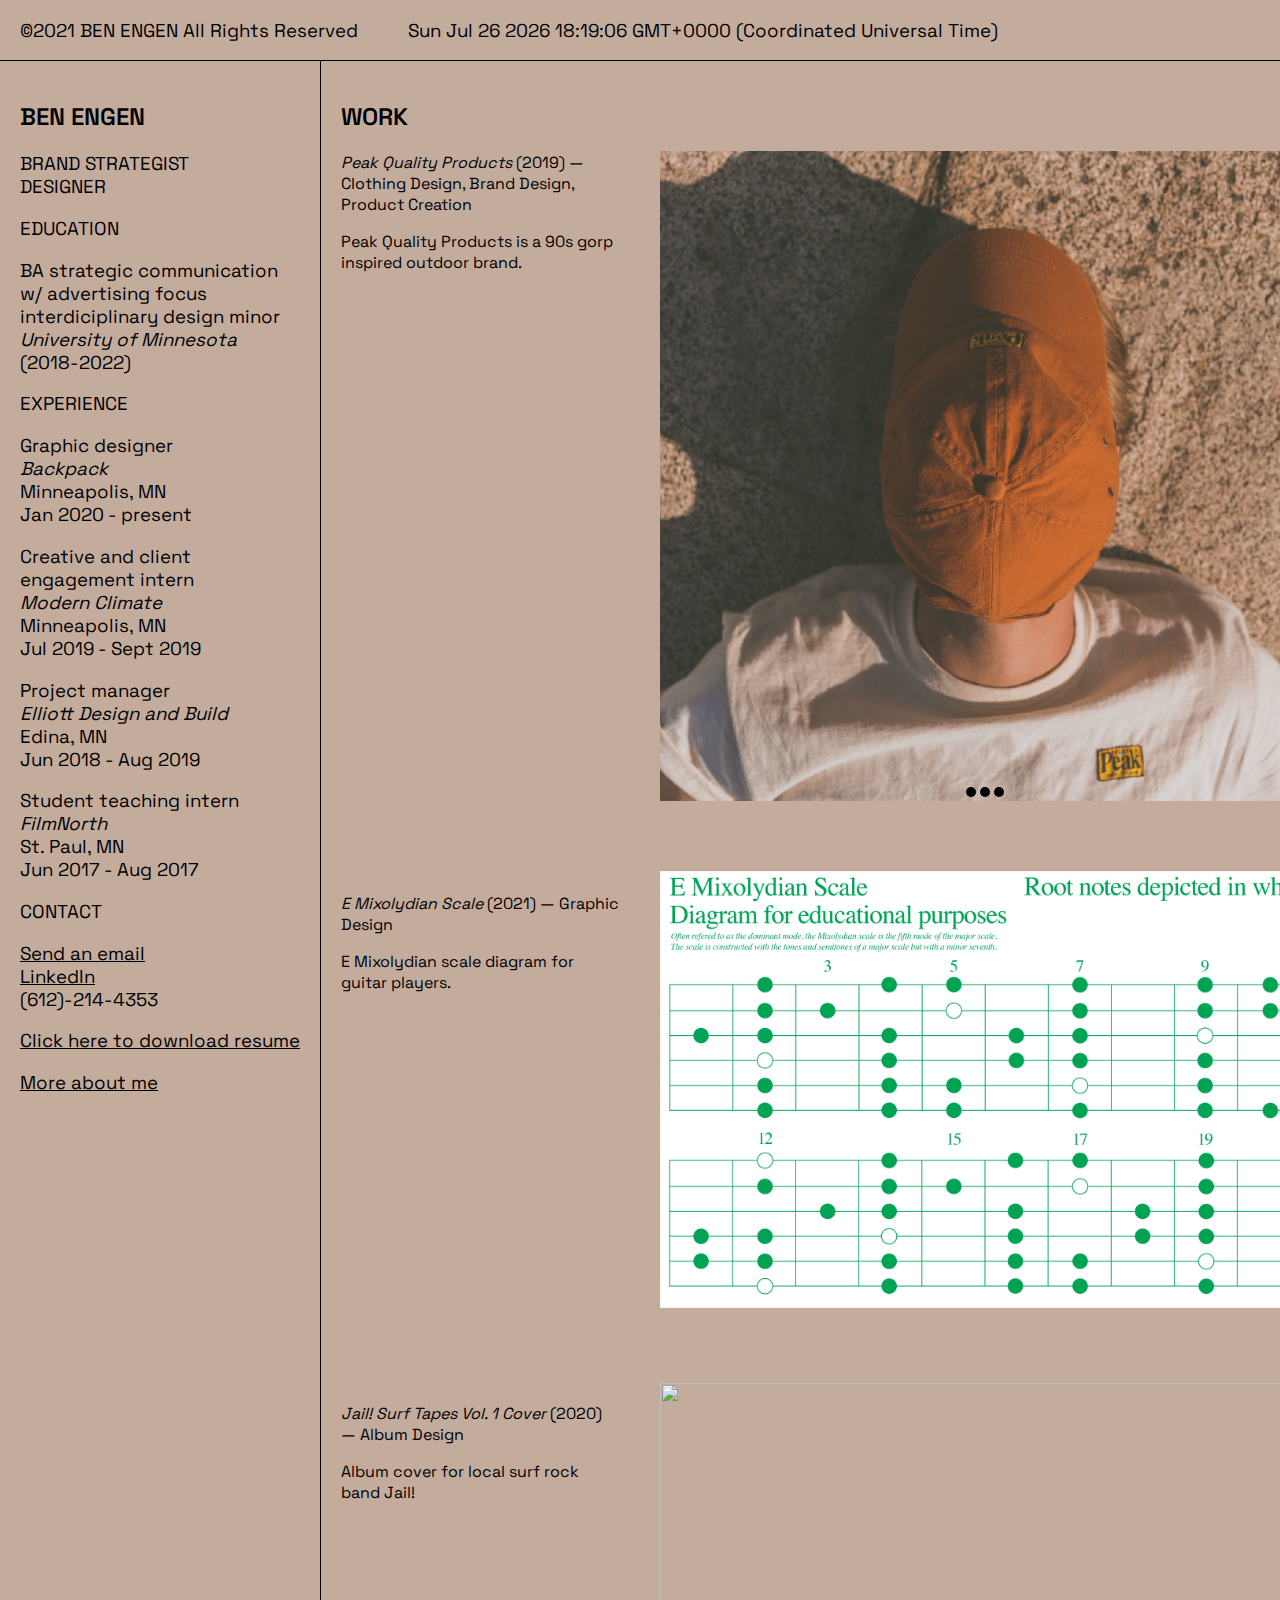
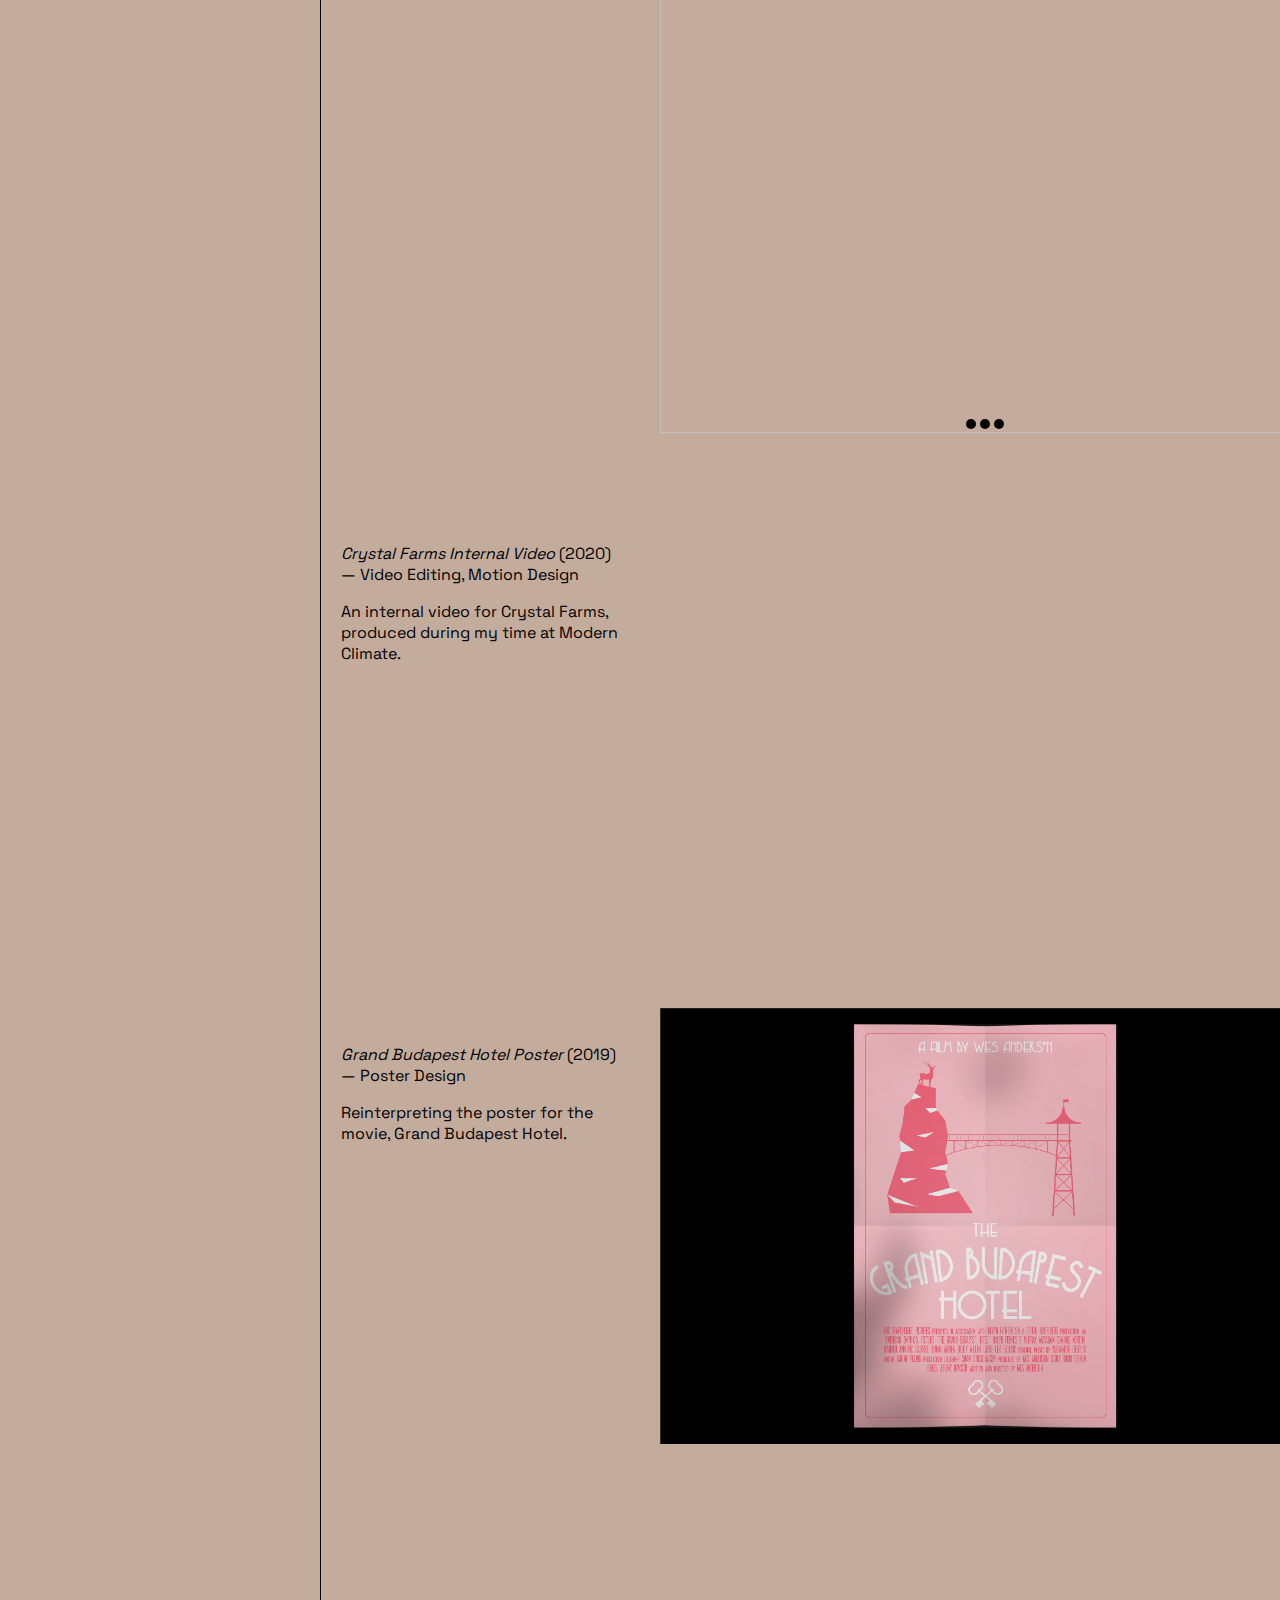
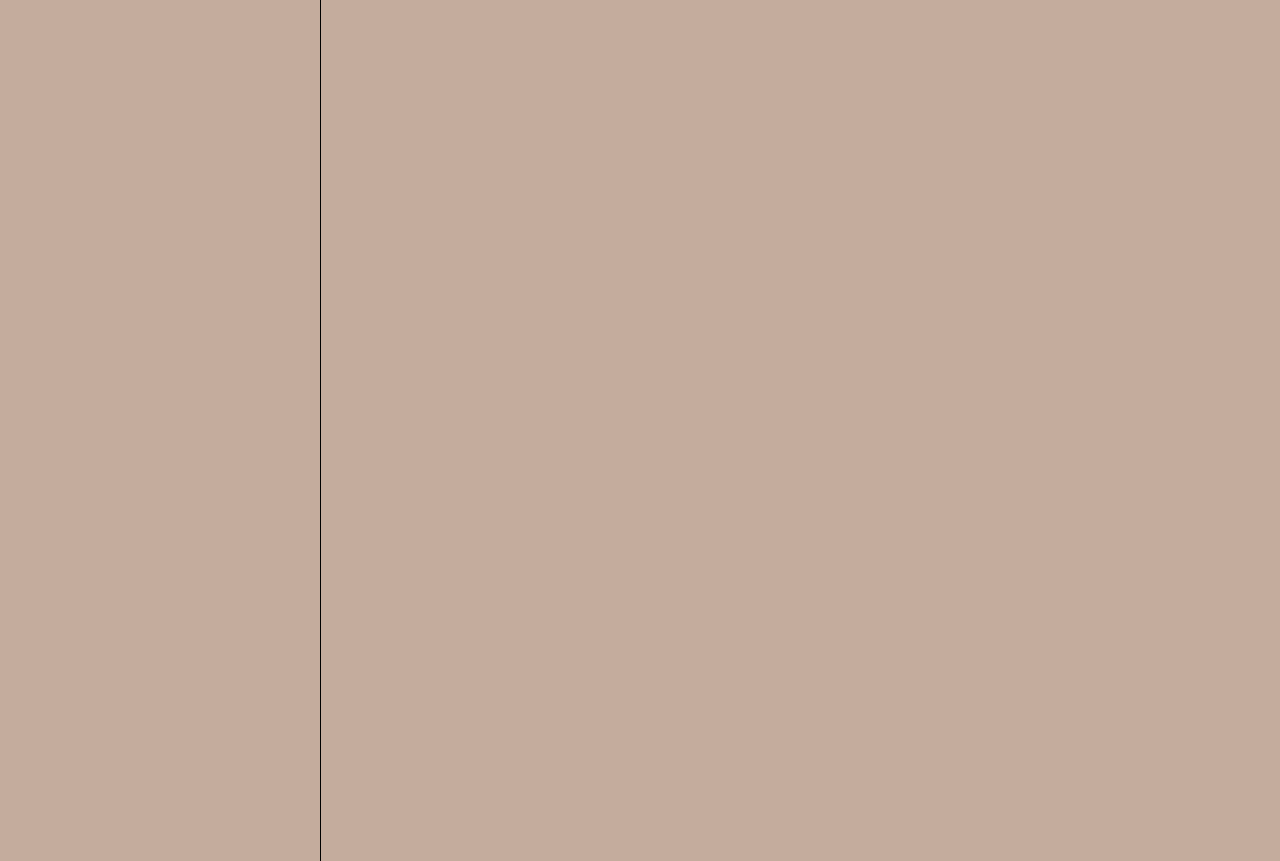
==== index.html @ c9e1dc1d "fontchange" ====
<!doctype html>

<html lang="en">
	<head>
	  <title>Ben Engen</title>
	  <meta name="description" content="Ben's personal site">
	  <meta name="author" content="Ben Engen">
	  <link rel="stylesheet" href="https://use.typekit.net/ikz8baz.css">
	  <link rel="stylesheet" href="styles.css">
	  <link rel="stylesheet" href="arrow.css">
	  <link rel="preconnect" href="https://fonts.gstatic.com">
		<link href="https://fonts.googleapis.com/css2?family=Space+Grotesk&display=swap" rel="stylesheet">

	</head>


<body onload="display_ct();" >
<div class="header">
 	<h3>©2021 BEN ENGEN All Rights Reserved<span style="margin: 50px; color: black;" id="ct"></span></h3>
	<script type="text/javascript"> 
function display_c(){
var refresh=1000; // Refresh rate in milli seconds
mytime=setTimeout('display_ct()',refresh)
}

function display_ct() {
var x = new Date()
document.getElementById('ct').innerHTML = x;
display_c();
 }
</script>
</div>

<div class="row">
  <div class="column left">
    <h2 style="font-style: normal; font-weight: 600;">BEN ENGEN
		</h2>
    <h3>BRAND STRATEGIST
	<br>DESIGNER</h3>
    <h3>EDUCATION</h3>
    <h3>
		BA strategic communication
		<br>w/ advertising focus
		<br>interdiciplinary design minor
		<br><i>University of Minnesota</i> (2018-2022)
	</h3>
	<h3>EXPERIENCE
	</h3>
	<h3>
		Graphic designer
		<br><i>Backpack</i>
		<br>Minneapolis, MN
		<br>Jan 2020 - present	
	</h3>
	<h3>
		Creative and client engagement intern
		<br><i>Modern Climate</i>
		<br>Minneapolis, MN
		<br>Jul 2019 - Sept 2019	
	</h3>
	<h3>
		Project manager
		<br><i>Elliott Design and Build</i>
		<br>Edina, MN
		<br>Jun 2018 - Aug 2019
	</h3>
	<h3>
		Student teaching intern
		<br><i>FilmNorth</i>
		<br>St. Paul, MN
		<br>Jun 2017 - Aug 2017	
	</h3>
	<h3>
		CONTACT
	</h3>
	<h3>
		<a style="color:black" href="mailto:ben.engen16@gmail.com">Send an email</a>
		<br><a style="color:black" href="https://www.linkedin.com/in/ben-engen-104a38175/" class="nav-item">LinkedIn</a>
		<br>(612)-214-4353
		</h3>
	<h3>
		<a style="color:black" href="BenEngen resume.pdf">Click here to download resume</a>
	</h3>

	<h3>
		<a style="color:black" href="about.html">More about me</a>
	</h3>
  </div>

  <div class="column middle">
  	<h2 style="font-style: normal; font-weight: 600;">WORK
	</h2>
    <p><i>Peak Quality Products</i> (2019) — Clothing Design, Brand Design, Product Creation</p>
    <p>Peak Quality Products is a 90s gorp inspired outdoor brand.</p>
       <p style="margin-top: 620px;"><i>E Mixolydian Scale</i> (2021) — Graphic Design</p>
    <p>E Mixolydian scale diagram for guitar players.</p>
    <p style="margin-top: 410px;"><i>Jail! Surf Tapes Vol. 1 Cover</i> (2020) — Album Design</p>
    <p>Album cover for local surf rock band Jail!</p>
    <p style="margin-top: 640px;"><i>Crystal Farms Internal Video</i> (2020) — Video Editing, Motion Design</p>
    <p>An internal video for Crystal Farms, produced during my time at Modern Climate.</p>
    <p style="margin-top: 380px;"><i>Grand Budapest Hotel Poster</i> (2019) — Poster Design</p>
    <p>Reinterpreting the poster for the movie, Grand Budapest Hotel.</p>
  </div>

  
  <div class="column right">
  	<div class="slider">
      <span id="slide-1"></span>
      <span id="slide-2"></span>
      <span id="slide-3"></span>
      <div class="image-container">
        <img src="peaksocial.png" class="slide" width="650" height="650" />
        <img src="peak2.png" class="slide" width="650" height="650"/>
        <img src="peak4.png" class="slide" width="650" height="650" />
      </div>
      <div class="buttons">
        <a href="#slide-1"></a>
        <a href="#slide-2"></a>
        <a href="#slide-3"></a>
      </div>
 </div>

 <img src="mixo1.png" style="padding-top: 70px; padding-left: auto; width: 650px;"></img>

	<div class="slider">
      <span id="slide-4"></span>
      <span id="slide-5"></span>
      <span id="slide-6"></span>
      <div class="image-container">
        <img src="surftapescover2 copy.png" class="slide" width="650" height="650" />
        <img src="surftapes7 copy.png" class="slide" width="650" height="650"/>
        <img src="surf9 copy.png" class="slide" width="650" height="650" />
      </div>
      <div class="buttons">
        <a href="#slide-4"></a>
        <a href="#slide-5"></a>
        <a href="#slide-6"></a>
      </div>
   
  </div>
<iframe style="padding-top: 70px; padding-left: auto;" width="650" height="500" src="https://www.youtube.com/embed/Y4b_Vy2X80w" frameborder="0" allow="accelerometer; autoplay; clipboard-write; encrypted-media; gyroscope; picture-in-picture" allowfullscreen></iframe>

 <img src="foldedbudapest2.png" style="padding-top: 70px; padding-left: 3; width: 650px;"></img>
</div>


</body>
---- styles.css ----
:root {
--greenish: #a0c85d;
--brownish: #c4ac9d;
--blueish:#5f75b9;
--lightdark:#161513;
--greeny:#09a24a;
--lightgreenish:#f0ffee;
}
body {
font-family: Space Grotesk, sans-serif;

font-weight: 400;

font-style: normal;
height:auto;
width: auto;
background-color: var(--brownish);
margin: 0
color:var(--greeny);
}

h1,h2,h3,h4,h5,p {
  
font-family: Space Grotesk, sans-serif;

font-weight: 400;

font-style: normal;

}

p {
  font-size: 12pt;
}


* {
  box-sizing: border-box;
  background-color:transparent;
}

/* Create two unequal columns that floats next to each other */
.column {
  float: left;
  padding: 20px;
  background-color:transparent;
}

.left {
  width: 25%;
  background-color: transparent;
  
}

.right {
  width: 50%;
  background-color: transparent;
  
}

.middle {
  width: 25%;
  border-left: solid black 1px;
  height:4000px;
}

/* Clear floats after the columns */
.row:after {
  content: "";
  background-color: var(--brownish);
  clear: both;
}

.header {
  padding-top: 0px;
  padding-left: 20px;
  padding-bottom: 0px;
  text-align: left;
  background: var(--brownish);
  color: black;
  border-bottom: solid black 1px;
  margin:0%;
}
.footer {
   position: sticky;
   left: 0;
   bottom: 0;
   width: 100%;
   background-color: #1b1c1e;
   color: #f2f2f2;
   text-align: center;
}





.marqueecontainer {
  overflow: hidden;
  white-space: nowrap;
  background-color: orange;
  border-bottom: solid var(--greeny) 1px;
}

.scrolling {
  animation: marquee 46s linear infinite;
  display: inline-block;
  padding-right: 3px;
}

@keyframes marquee {
  from {
    transform: translateX(0);
  }
  to { 
    transform: translateX(-100%);
  }
}

.slider {
        width: 650px;
        height: 650px;
        margin-left: auto;
        margin-right: auto;
        margin-top: 70px;
        text-align: center;
        overflow: hidden;
        padding-left: auto;
      }
      .image-container {
        width: 1950px;

        height: 650px;
        clear: both;
        position: relative;
        -webkit-transition: left 0.5s;
        -moz-transition: left 0.5s;
        -o-transition: left 0.5s;
        transition: left 0.5s;
        padding-left: auto;
      }
      .slide {
        float: left;
        margin: 0px;
        padding: 0px;
        position: relative;
      }
      #slide-1:target ~ .image-container {
        left: 0px;
      }
      #slide-2:target ~ .image-container {
        left: -650px;
      }
      #slide-3:target ~ .image-container {
        left: -1300px;
      }

      .buttons {
        position: relative;
        top: -20px;
      }
      .buttons a {
        display: inline-block;
        height: 10px;
        width: 10px;
        border-radius: 20px;
        background-color: black;
      }

      #slide-4:target ~ .image-container {
        left: 0px;
      }
      #slide-5:target ~ .image-container {
        left: -650px;
      }
      #slide-6:target ~ .image-container {
        left: -1300px;
      }
---- arrow.css ----
[class*="icono"] {
  position: relative;
  display: inline-block;
  vertical-align: middle;
  color: #666;
  box-sizing: border-box;
}
[class*="icono"]:after,
[class*="icono"]:before {
  content: "";
  box-sizing: border-box;
}
[class*="icono-arrow1"] {
  width: 20px;
  height: 20px;
  border-width: 4px 4px 0 0;
  border-style: solid;
  margin: 0px;
}
[class*="icono-arrow1"]:before {
  right: 0;
  top: -3px;
  position: absolute;
  height: 4px;
  box-shadow: inset 0 0 0 32px;
  -webkit-transform: rotate(-45deg);
          transform: rotate(-45deg);
  width: 23px;
  -webkit-transform-origin: right top;
          transform-origin: right top;
}
[class*="icono-arrow1"][class*="-left"] {
  -webkit-transform: rotate(45deg);
          transform: rotate(45deg);
}
[class*="icono-arrow1"][class*="-left"][class*="-up"] {
  -webkit-transform: none;
          transform: none;
}
[class*="icono-arrow1"][class*="-left"][class*="-down"] {
  -webkit-transform: rotate(90deg);
          transform: rotate(90deg);
}
[class*="icono-arrow1"][class*="-right"] {
  -webkit-transform: rotate(-135deg);
          transform: rotate(-135deg);
}
[class*="icono-arrow1"][class*="-right"][class*="-up"] {
  -webkit-transform: rotate(-90deg);
          transform: rotate(-90deg);
}
[class*="icono-arrow1"][class*="-right"][class*="-down"] {
  -webkit-transform: rotate(180deg);
          transform: rotate(180deg);
}
[class*="icono-arrow1"][class*="-up"] {
  -webkit-transform: rotate(-45deg);
          transform: rotate(-45deg);
}
[class*="icono-arrow1"][class*="-down"] {
  -webkit-transform: rotate(135deg);
          transform: rotate(135deg);
}
[class*="icono-arrow2"] {
  width: 0;
  height: 0;
  border-width: 6px;
  border-style: solid;
  border-bottom-color: transparent;
  border-left-color: transparent;
  margin: 10px;
}
[class*="icono-arrow2"]:before {
  right: 0;
  top: -3px;
  position: absolute;
  height: 4px;
  box-shadow: inset 0 0 0 32px;
  -webkit-transform: rotate(-45deg);
          transform: rotate(-45deg);
  width: 15px;
  -webkit-transform-origin: right top;
          transform-origin: right top;
}
[class*="icono-arrow2"][class*="-left"] {
  -webkit-transform: rotate(45deg);
          transform: rotate(45deg);
}
[class*="icono-arrow2"][class*="-left"][class*="-up"] {
  -webkit-transform: none;
          transform: none;
}
[class*="icono-arrow2"][class*="-left"][class*="-down"] {
  -webkit-transform: rotate(90deg);
          transform: rotate(90deg);
}
[class*="icono-arrow2"][class*="-right"] {
  -webkit-transform: rotate(-135deg);
          transform: rotate(-135deg);
}
[class*="icono-arrow2"][class*="-right"][class*="-up"] {
  -webkit-transform: rotate(-90deg);
          transform: rotate(-90deg);
}
[class*="icono-arrow2"][class*="-right"][class*="-down"] {
  -webkit-transform: rotate(180deg);
          transform: rotate(180deg);
}
[class*="icono-arrow2"][class*="-up"] {
  -webkit-transform: rotate(-45deg);
          transform: rotate(-45deg);
}
[class*="icono-arrow2"][class*="-down"] {
  -webkit-transform: rotate(135deg);
          transform: rotate(135deg);
}
[class*="icono"] {
  position: relative;
  display: inline-block;
  vertical-align: middle;
  color: #666;
  box-sizing: border-box;
}
[class*="icono"]:after,
[class*="icono"]:before {
  content: "";
  box-sizing: border-box;
}
[class*="icono-arrow3"] {
  width: 18px;
  height: 20px;
  border-width: 4px 4px 0 0;
  border-style: solid;
  margin: 10px;
  border-radius: 0 2px 0 0;
}
[class*="icono-arrow3"]:before,
[class*="icono-arrow3"]:after {
  border-radius: 2px;
  position: absolute;
}
[class*="icono-arrow3"]:before {
  right: 0;
  top: -3px;
  width: 23px;
  height: 4px;
  -webkit-transform: rotate(-45deg);
          transform: rotate(-45deg);
  -webkit-transform-origin: right top;
          transform-origin: right top;
  box-shadow: inset 0 0 0 32px;
}
[class*="icono-arrow3"]:after {
  width: 4px;
  height: 4px;
  left: -2px;
  top: -4px;
  box-shadow: inset 0 0 0 32px, 16px 17px;
}
[class*="icono-arrow3"][class*="-left"] {
  -webkit-transform: rotate(45deg);
          transform: rotate(45deg);
}
[class*="icono-arrow3"][class*="-left"][class*="-up"] {
  -webkit-transform: none;
          transform: none;
}
[class*="icono-arrow3"][class*="-left"][class*="-down"] {
  -webkit-transform: rotate(90deg);
          transform: rotate(90deg);
}
[class*="icono-arrow3"][class*="-right"] {
  -webkit-transform: rotate(-135deg);
          transform: rotate(-135deg);
}
[class*="icono-arrow3"][class*="-right"][class*="-up"] {
  -webkit-transform: rotate(-90deg);
          transform: rotate(-90deg);
}
[class*="icono-arrow3"][class*="-right"][class*="-down"] {
  -webkit-transform: rotate(180deg);
          transform: rotate(180deg);
}
[class*="icono-arrow3"][class*="-up"] {
  -webkit-transform: rotate(-45deg);
          transform: rotate(-45deg);
}
[class*="icono-arrow3"][class*="-down"] {
  -webkit-transform: rotate(135deg);
          transform: rotate(135deg);
}
[class*="icono-arrow4"] {
  width: 0;
  height: 0;
  border: 7px solid transparent;
  border-top: 7px solid;
  border-right: 7px solid;
  margin: 15px;
}
[class*="icono-arrow4"][class*="-left"] {
  -webkit-transform: rotate(45deg);
          transform: rotate(45deg);
}
[class*="icono-arrow4"][class*="-left"][class*="-up"] {
  -webkit-transform: none;
          transform: none;
}
[class*="icono-arrow4"][class*="-left"][class*="-down"] {
  -webkit-transform: rotate(90deg);
          transform: rotate(90deg);
}
[class*="icono-arrow4"][class*="-right"] {
  -webkit-transform: rotate(-135deg);
          transform: rotate(-135deg);
}
[class*="icono-arrow4"][class*="-right"][class*="-up"] {
  -webkit-transform: rotate(-90deg);
          transform: rotate(-90deg);
}
[class*="icono-arrow4"][class*="-right"][class*="-down"] {
  -webkit-transform: rotate(180deg);
          transform: rotate(180deg);
}
[class*="icono-arrow4"][class*="-up"] {
  -webkit-transform: rotate(-45deg);
          transform: rotate(-45deg);
}
[class*="icono-arrow4"][class*="-down"] {
  -webkit-transform: rotate(135deg);
          transform: rotate(135deg);
}
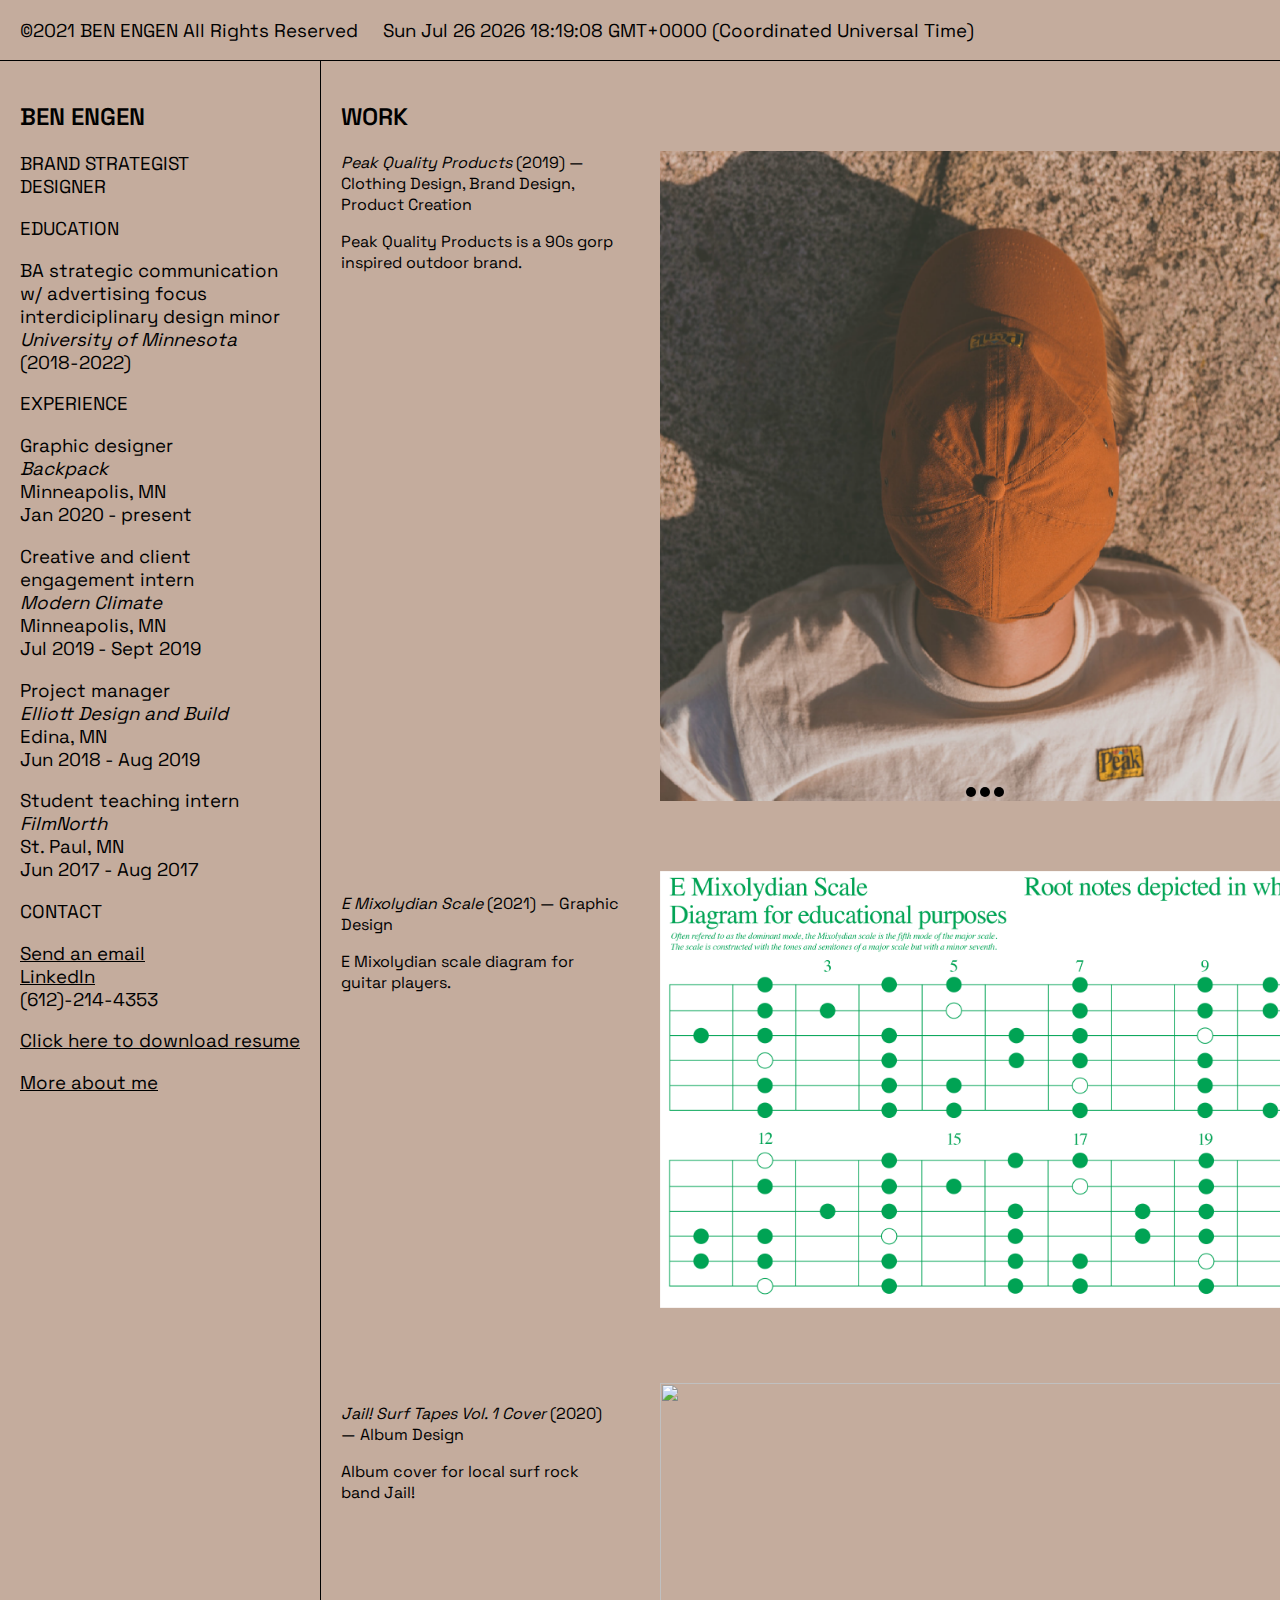
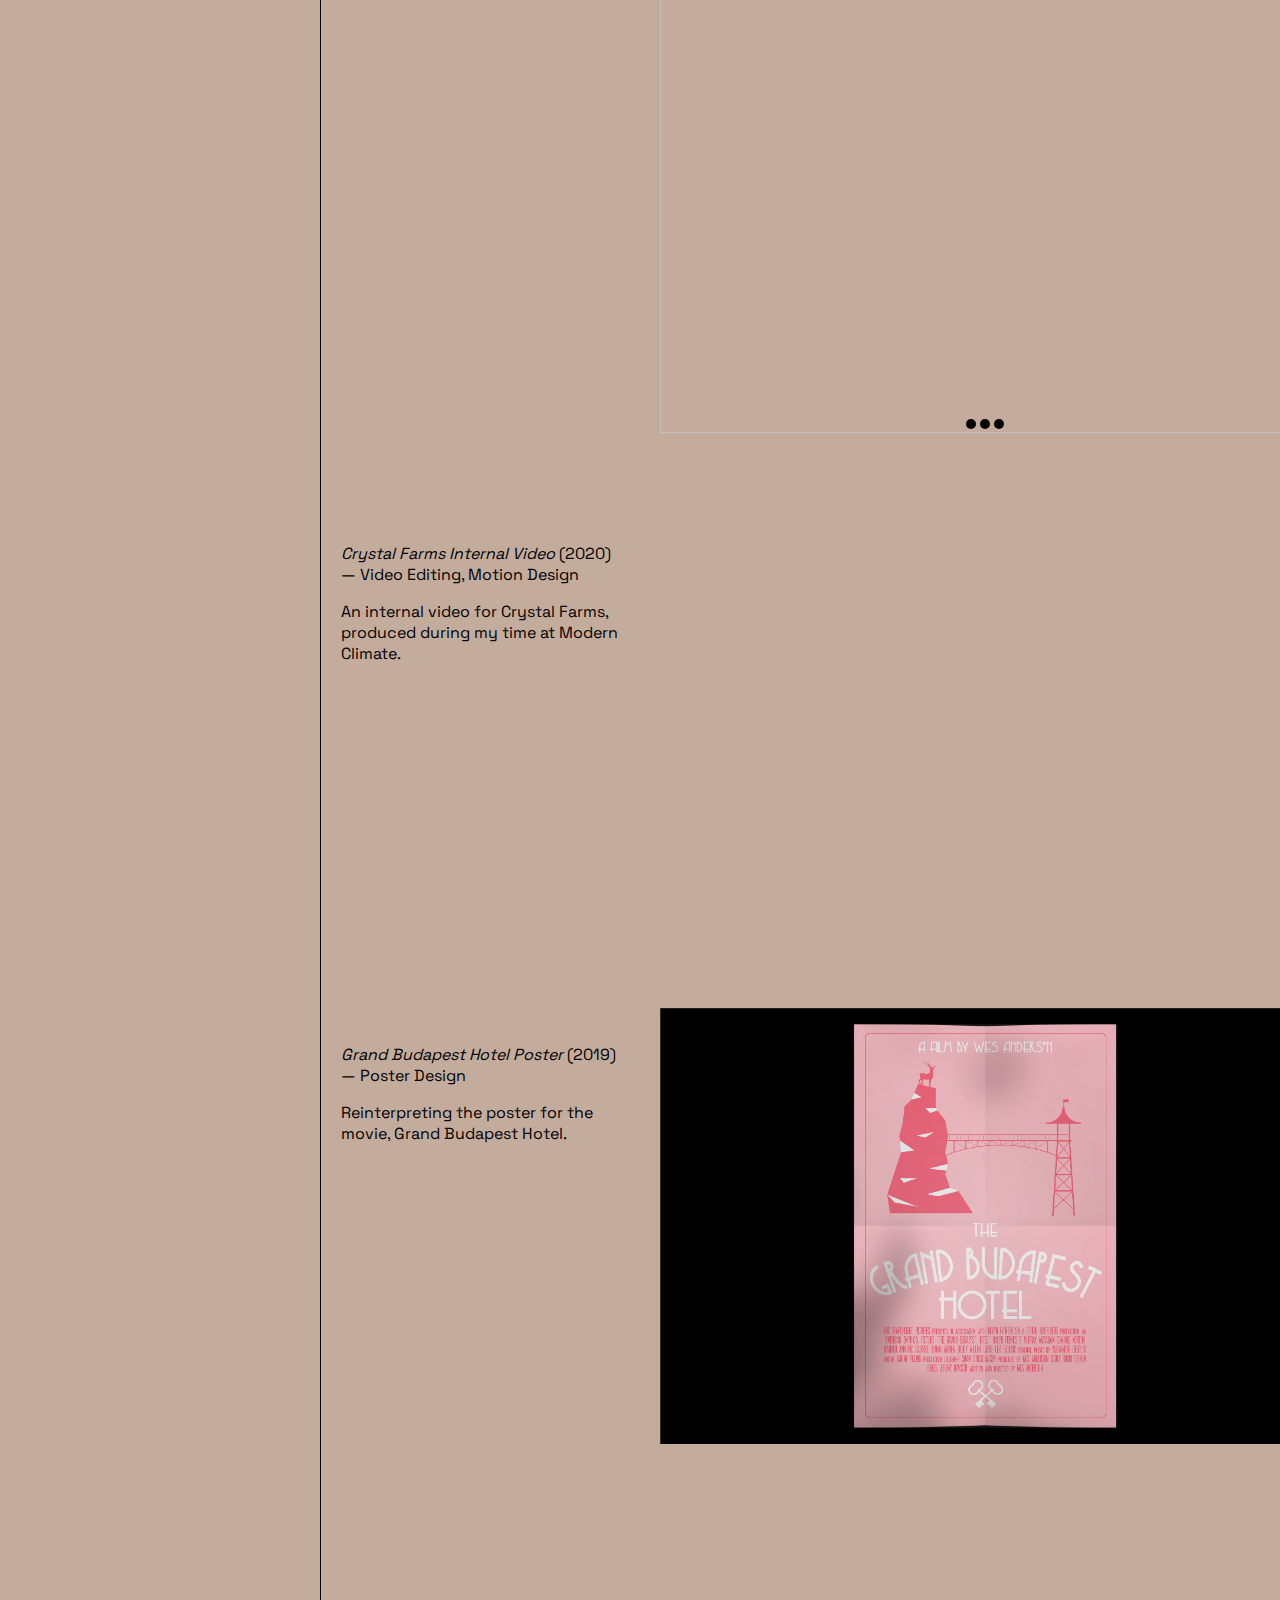
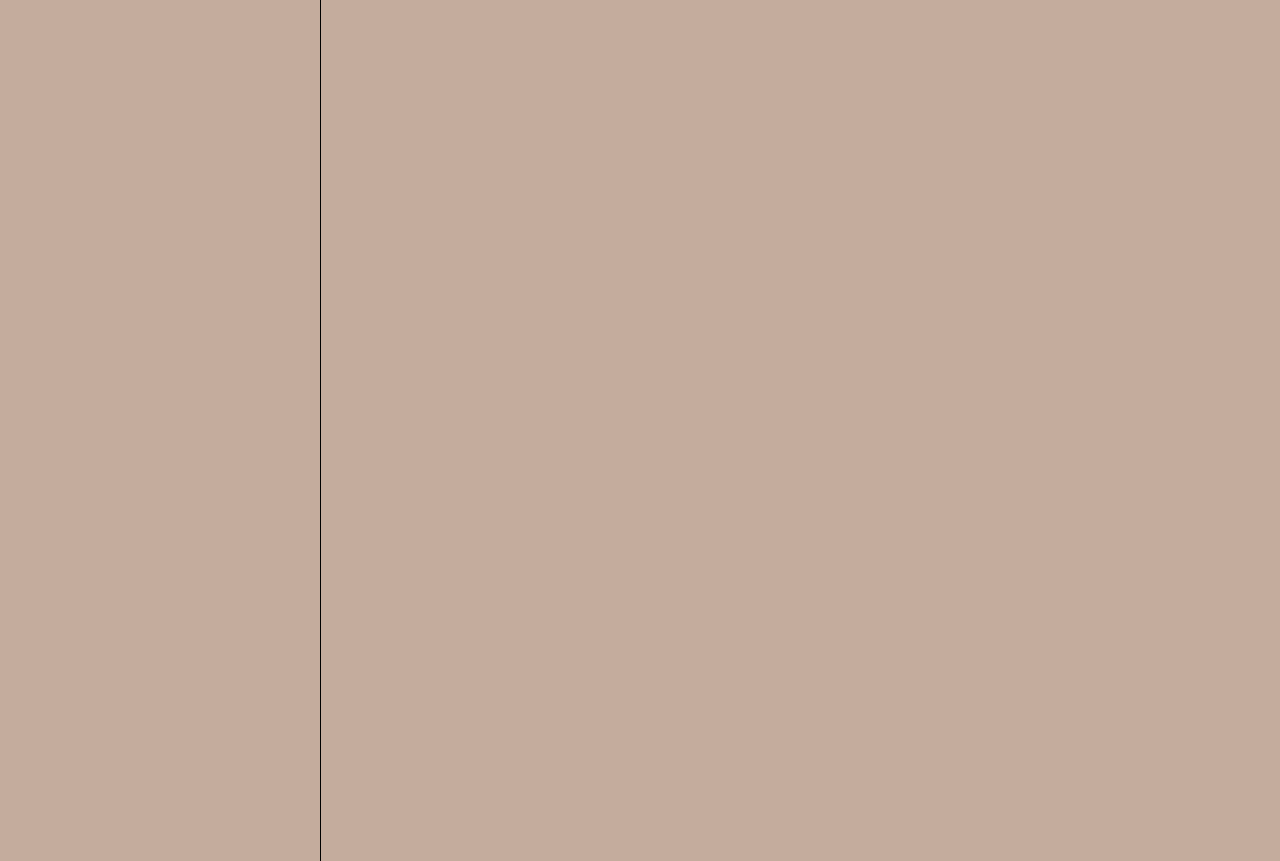
==== commit fdcd4705: "notherchange" ====
--- a/index.html
+++ b/index.html
@@ -16,7 +16,7 @@
 
 <body onload="display_ct();" >
 <div class="header">
- 	<h3>©2021 BEN ENGEN All Rights Reserved<span style="margin: 50px; color: black;" id="ct"></span></h3>
+ 	<h3>©2021 BEN ENGEN All Rights Reserved<span style="margin: 25px; color: black;" id="ct"></span></h3>
 	<script type="text/javascript"> 
 function display_c(){
 var refresh=1000; // Refresh rate in milli seconds
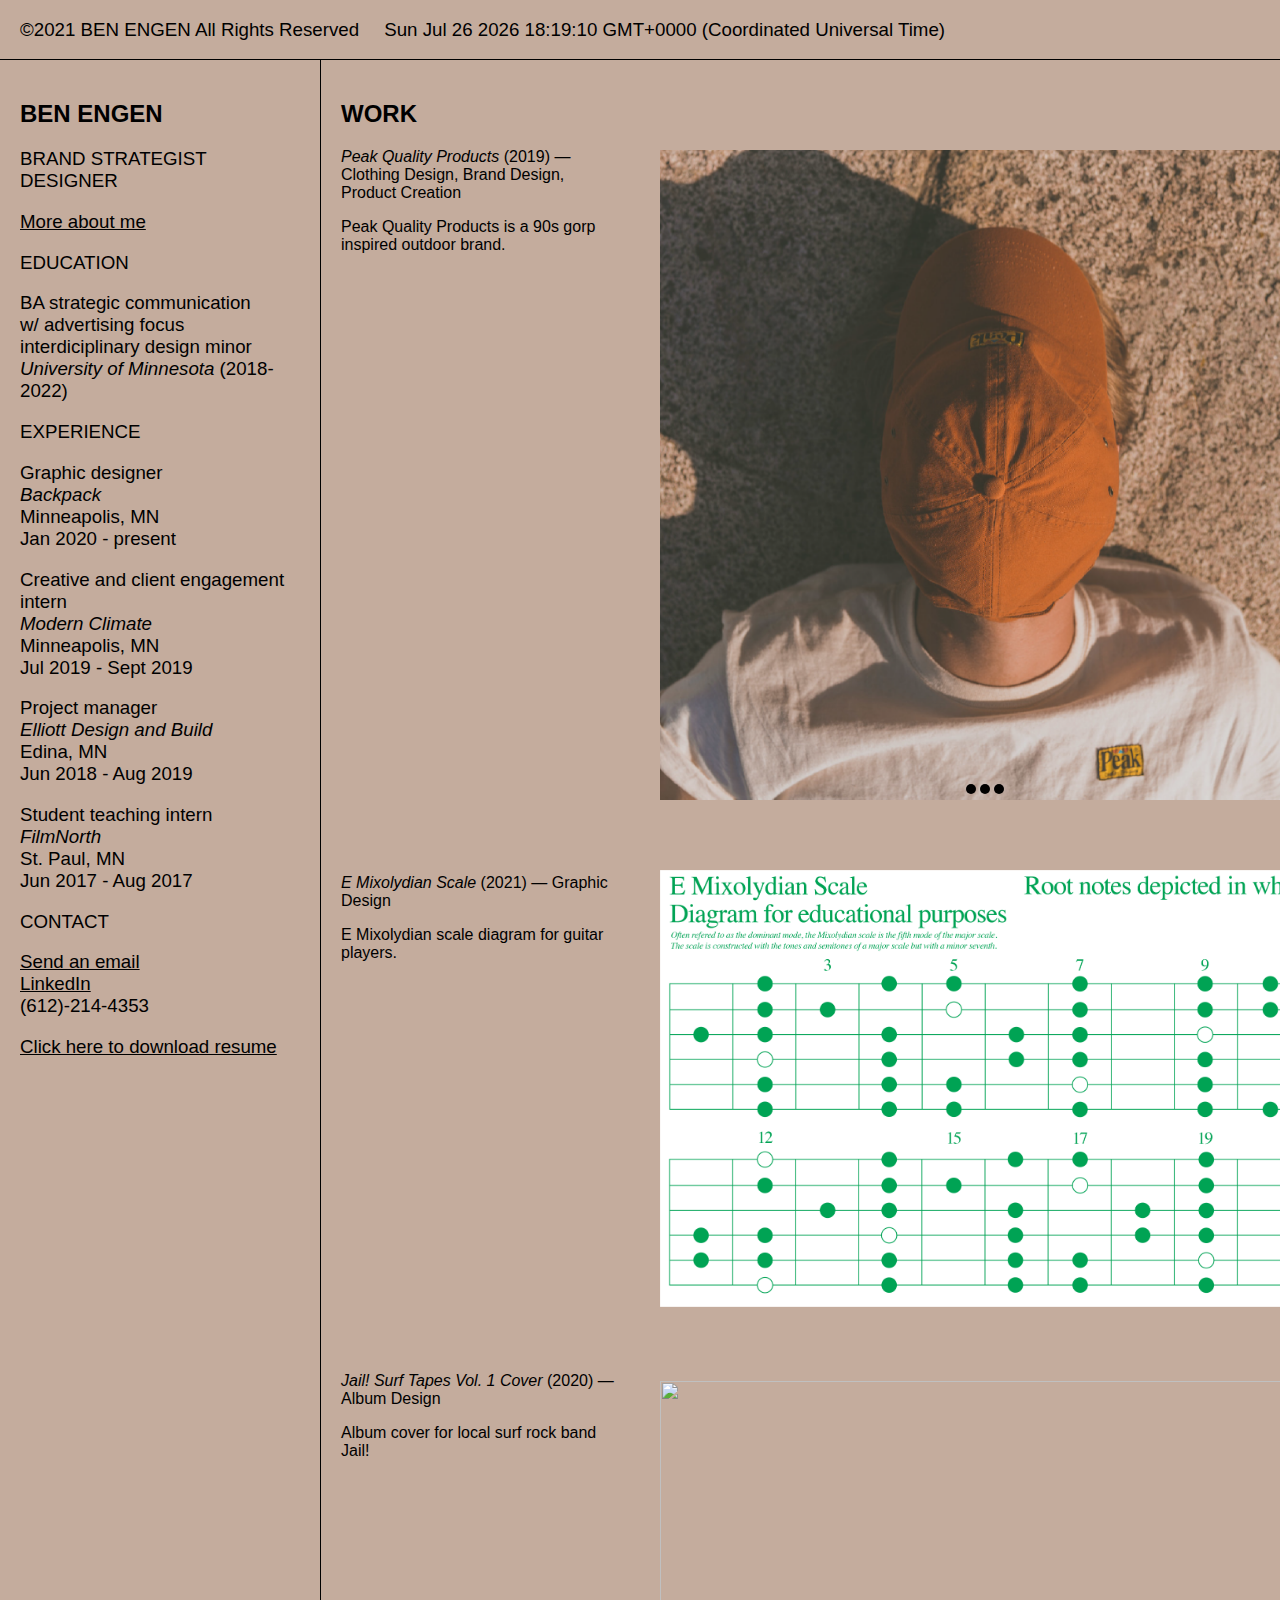
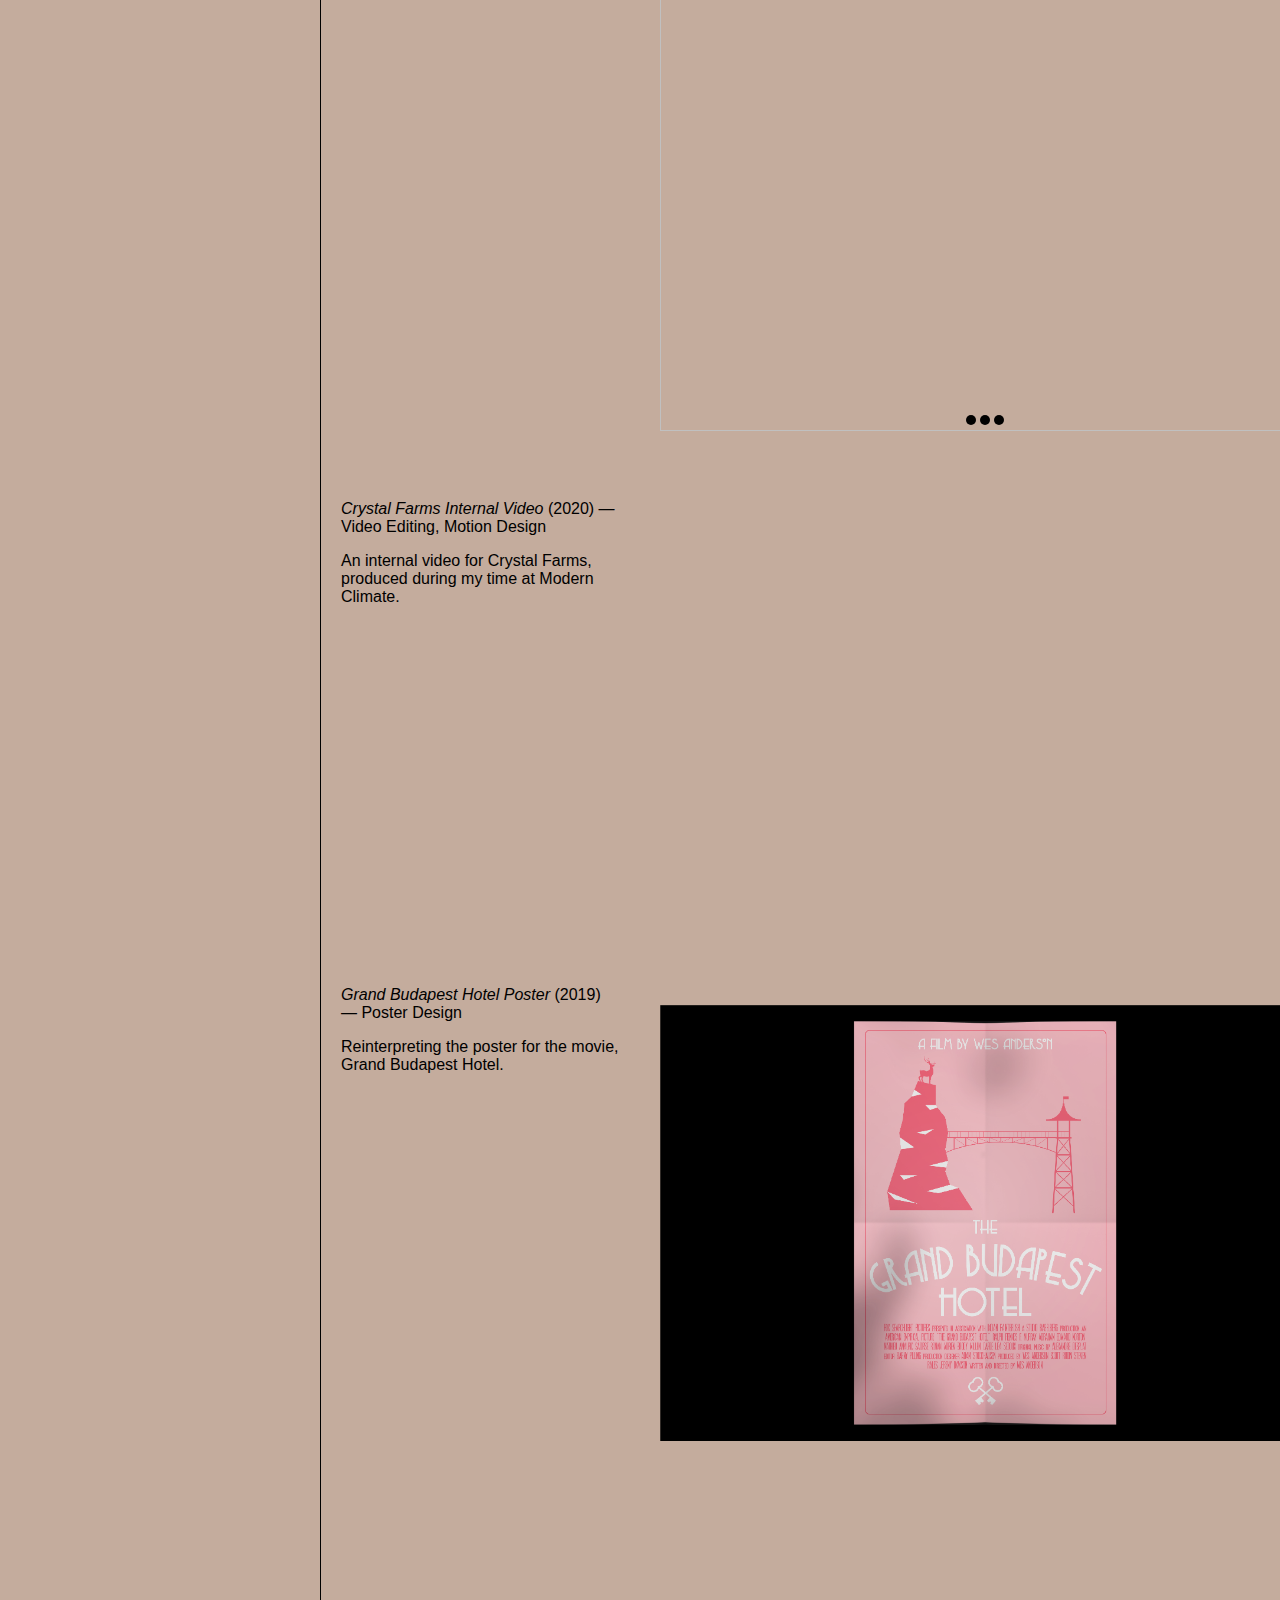
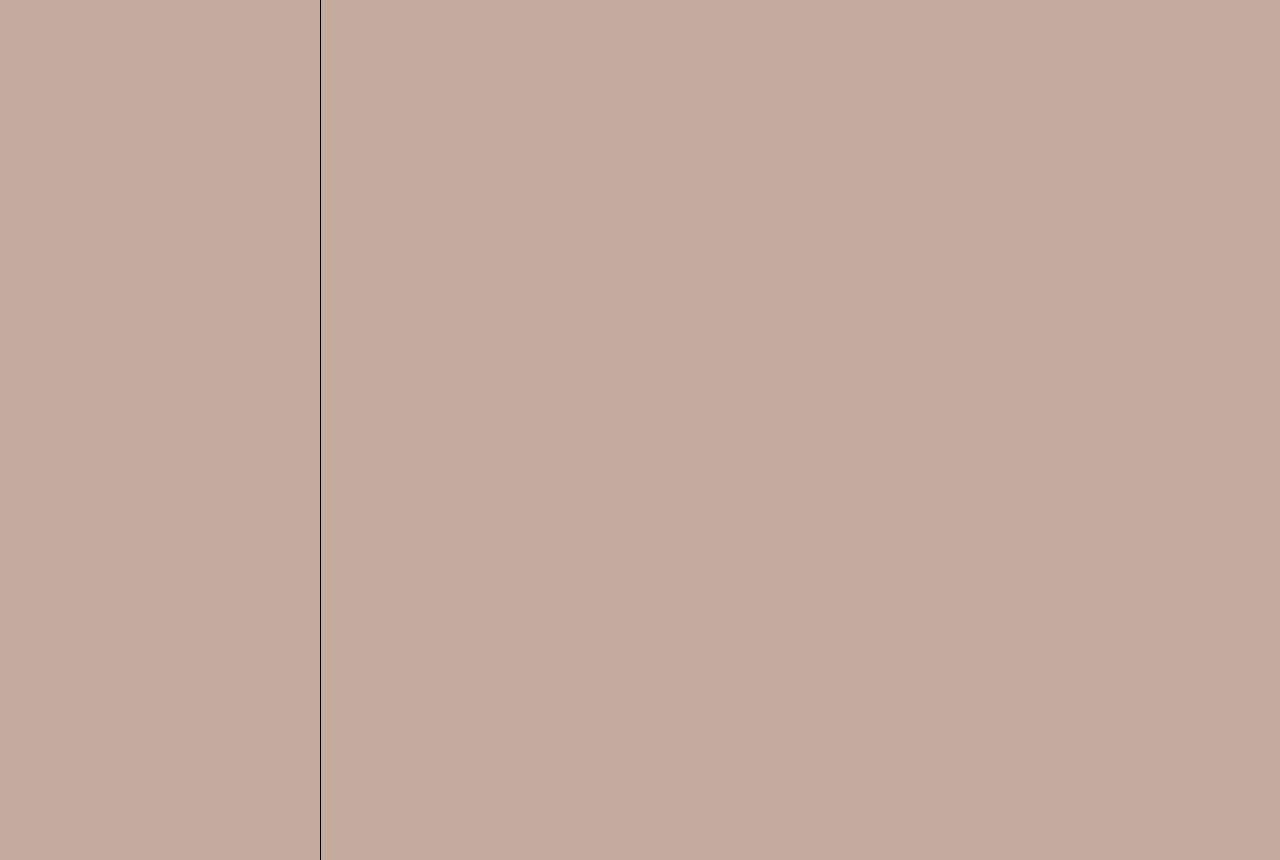
==== commit 13f82a14: "fontback" ====
--- a/index.html
+++ b/index.html
@@ -37,6 +37,9 @@
 		</h2>
     <h3>BRAND STRATEGIST
 	<br>DESIGNER</h3>
+	<h3>
+		<a style="color:black" href="about.html">More about me</a>
+	</h3>
     <h3>EDUCATION</h3>
     <h3>
 		BA strategic communication
@@ -82,9 +85,7 @@
 		<a style="color:black" href="BenEngen resume.pdf">Click here to download resume</a>
 	</h3>
 
-	<h3>
-		<a style="color:black" href="about.html">More about me</a>
-	</h3>
+	
   </div>
 
   <div class="column middle">
--- a/styles.css
+++ b/styles.css
@@ -7,23 +7,22 @@
 --lightgreenish:#f0ffee;
 }
 body {
-font-family: Space Grotesk, sans-serif;
+font-family: neue-haas-grotesk, sans-serif;
 
-font-weight: 400;
+font-weight: 300;
 
 font-style: normal;
 height:auto;
 width: auto;
 background-color: var(--brownish);
 margin: 0
-color:var(--greeny);
 }
 
 h1,h2,h3,h4,h5,p {
   
-font-family: Space Grotesk, sans-serif;
+font-family: neue-haas-grotesk, sans-serif;
 
-font-weight: 400;
+font-weight: 300;
 
 font-style: normal;
 
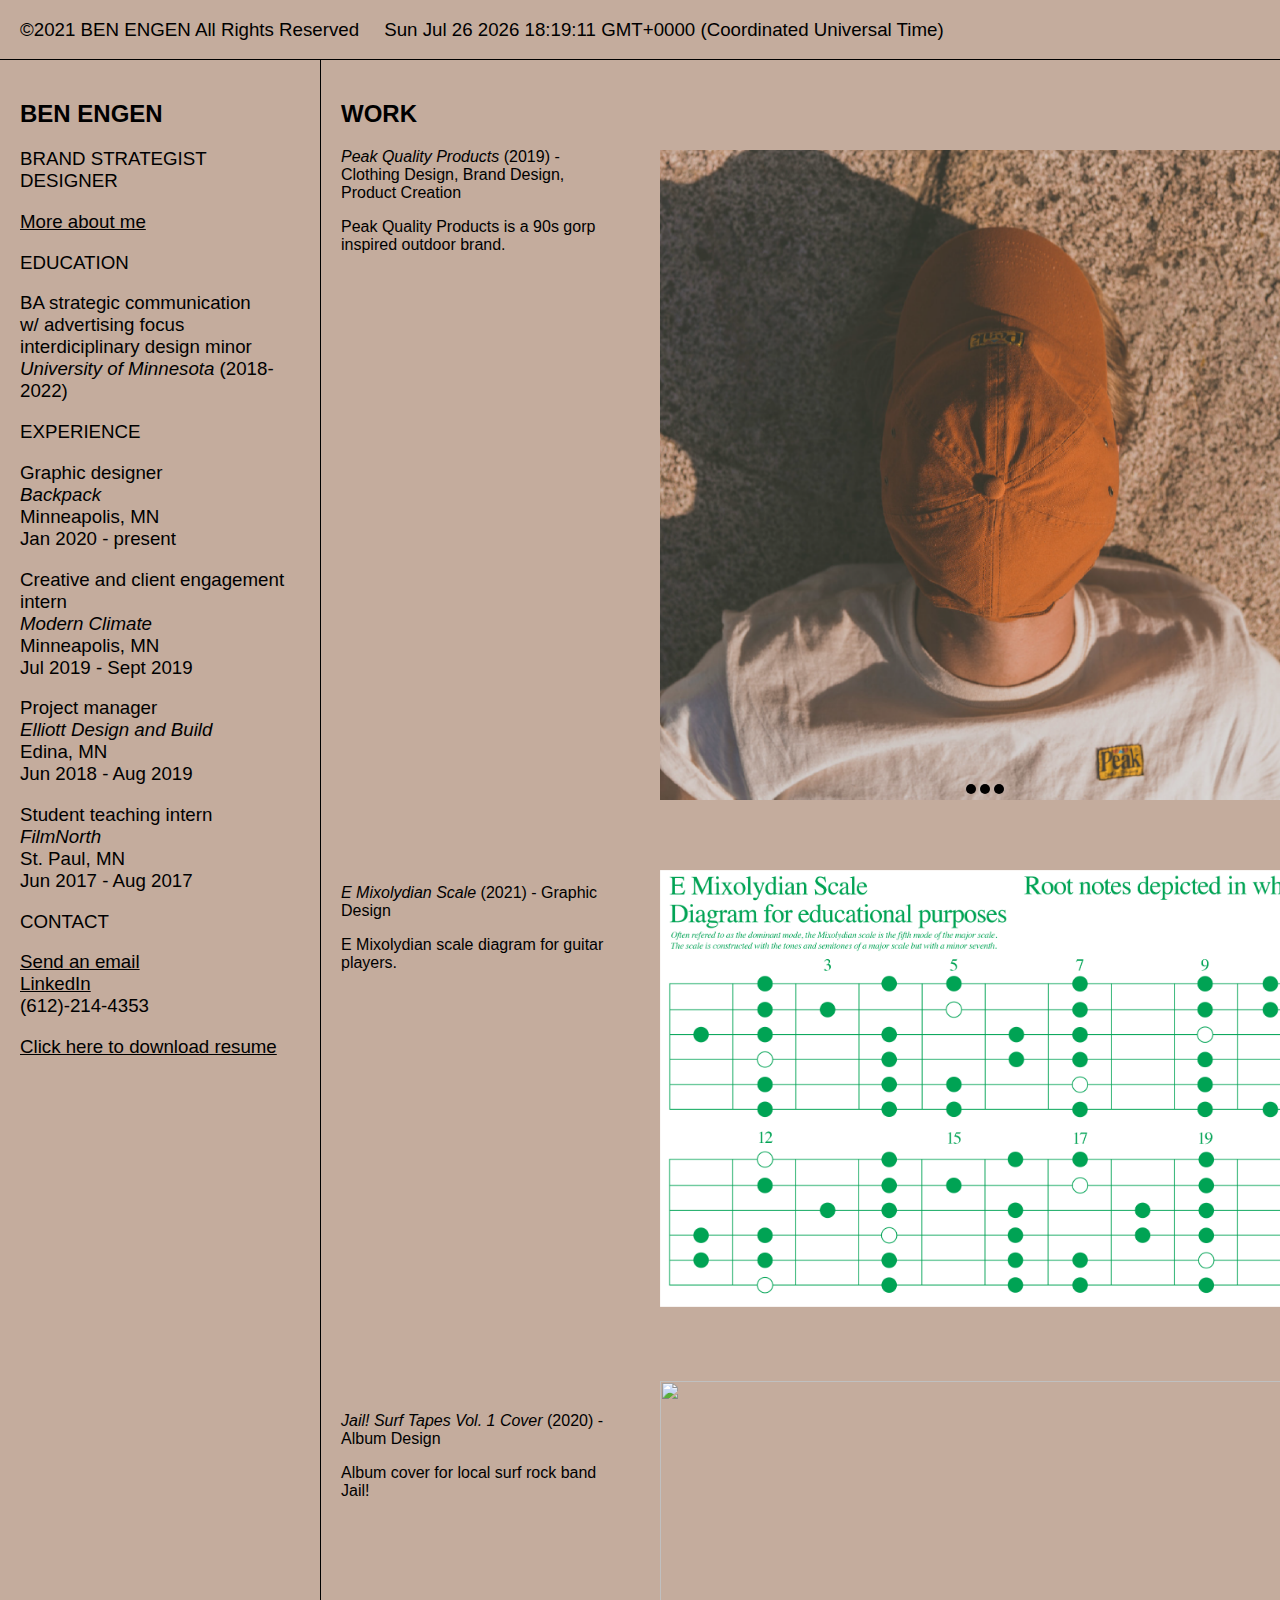
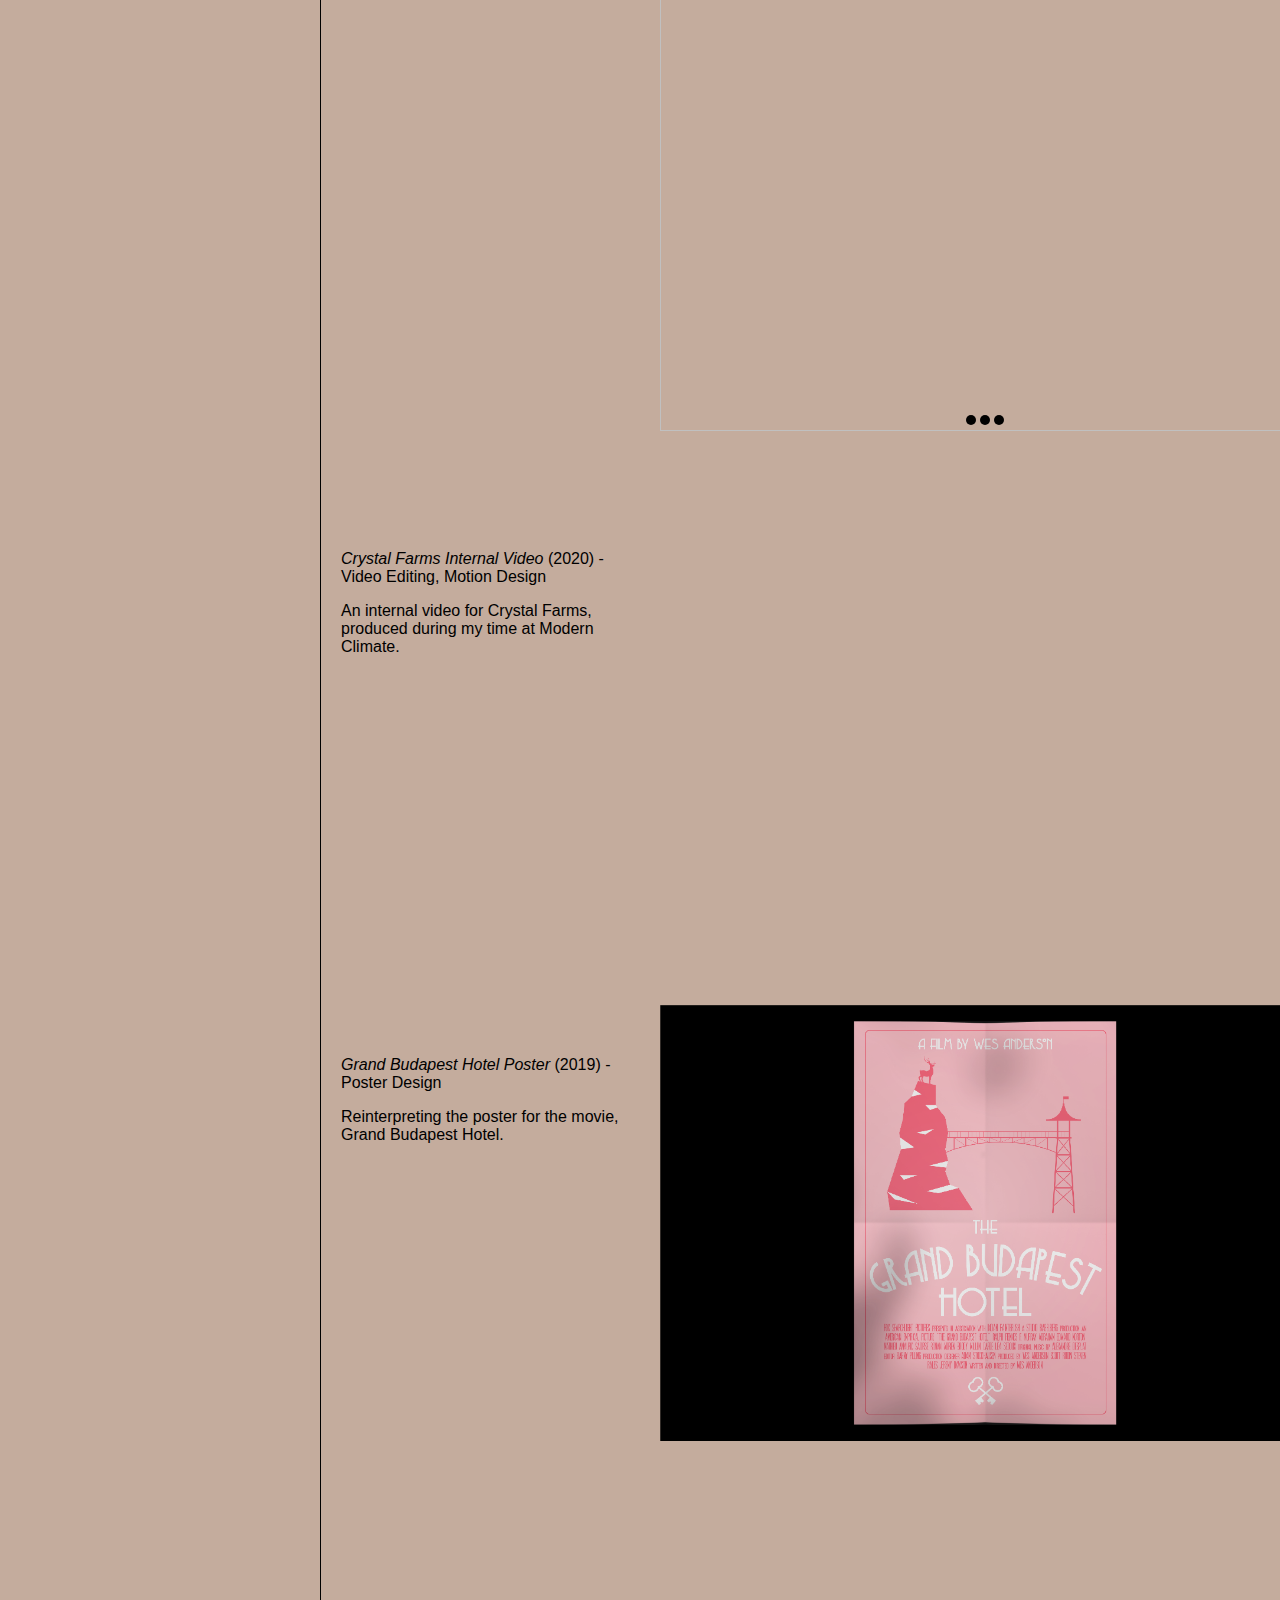
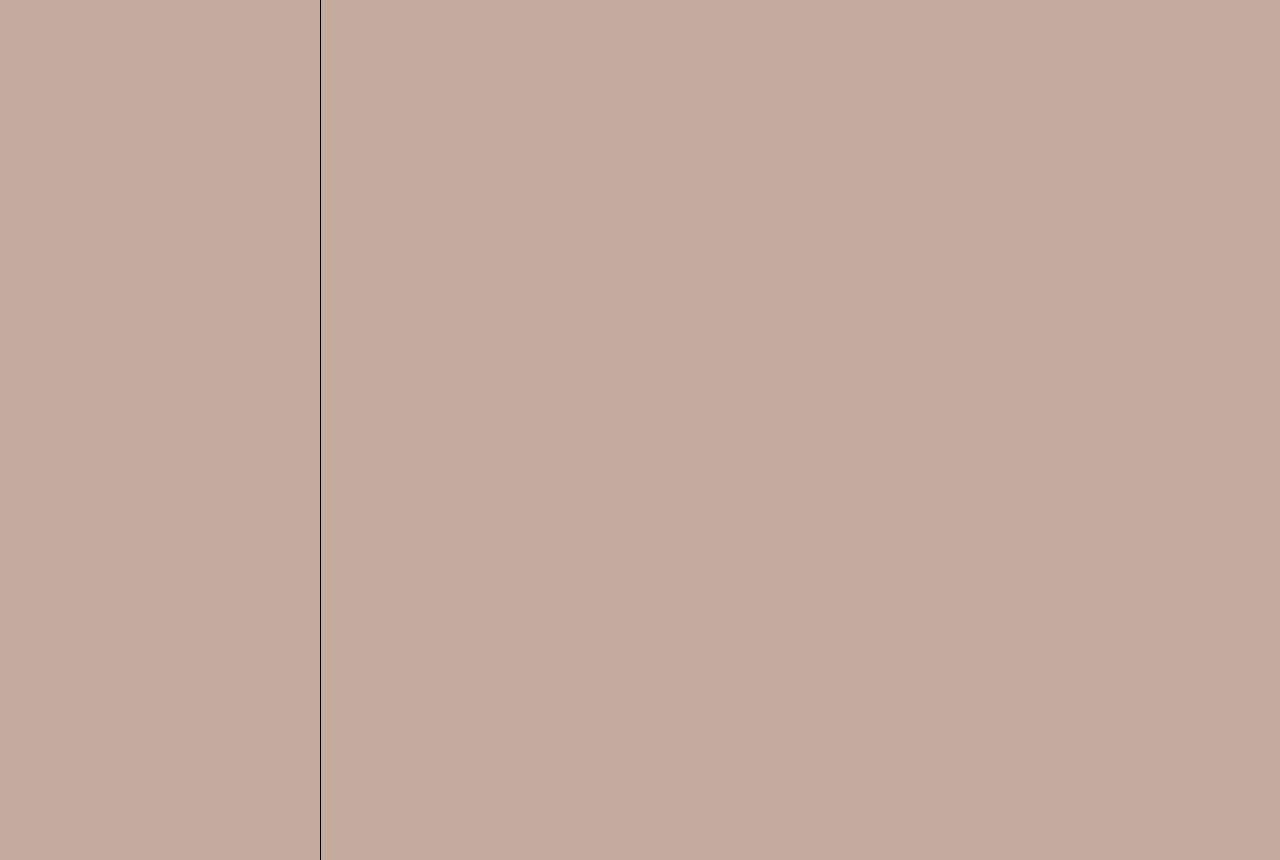
==== commit 9d8134c6: "spacing" ====
--- a/index.html
+++ b/index.html
@@ -16,7 +16,7 @@
 
 <body onload="display_ct();" >
 <div class="header">
- 	<h3>©2021 BEN ENGEN All Rights Reserved<span style="margin: 25px; color: black;" id="ct"></span></h3>
+ 	<h3>&copy;2021 BEN ENGEN All Rights Reserved<span style="margin: 25px; color: black;" id="ct"></span></h3>
 	<script type="text/javascript"> 
 function display_c(){
 var refresh=1000; // Refresh rate in milli seconds
@@ -91,15 +91,15 @@
   <div class="column middle">
   	<h2 style="font-style: normal; font-weight: 600;">WORK
 	</h2>
-    <p><i>Peak Quality Products</i> (2019) — Clothing Design, Brand Design, Product Creation</p>
+    <p><i>Peak Quality Products</i> (2019) - Clothing Design, Brand Design, Product Creation</p>
     <p>Peak Quality Products is a 90s gorp inspired outdoor brand.</p>
-       <p style="margin-top: 620px;"><i>E Mixolydian Scale</i> (2021) — Graphic Design</p>
+       <p style="margin-top: 630px;"><i>E Mixolydian Scale</i> (2021) - Graphic Design</p>
     <p>E Mixolydian scale diagram for guitar players.</p>
-    <p style="margin-top: 410px;"><i>Jail! Surf Tapes Vol. 1 Cover</i> (2020) — Album Design</p>
+    <p style="margin-top: 440px;"><i>Jail! Surf Tapes Vol. 1 Cover</i> (2020) - Album Design</p>
     <p>Album cover for local surf rock band Jail!</p>
-    <p style="margin-top: 640px;"><i>Crystal Farms Internal Video</i> (2020) — Video Editing, Motion Design</p>
+    <p style="margin-top: 650px;"><i>Crystal Farms Internal Video</i> (2020) - Video Editing, Motion Design</p>
     <p>An internal video for Crystal Farms, produced during my time at Modern Climate.</p>
-    <p style="margin-top: 380px;"><i>Grand Budapest Hotel Poster</i> (2019) — Poster Design</p>
+    <p style="margin-top: 400px;"><i>Grand Budapest Hotel Poster</i> (2019) - Poster Design</p>
     <p>Reinterpreting the poster for the movie, Grand Budapest Hotel.</p>
   </div>
 
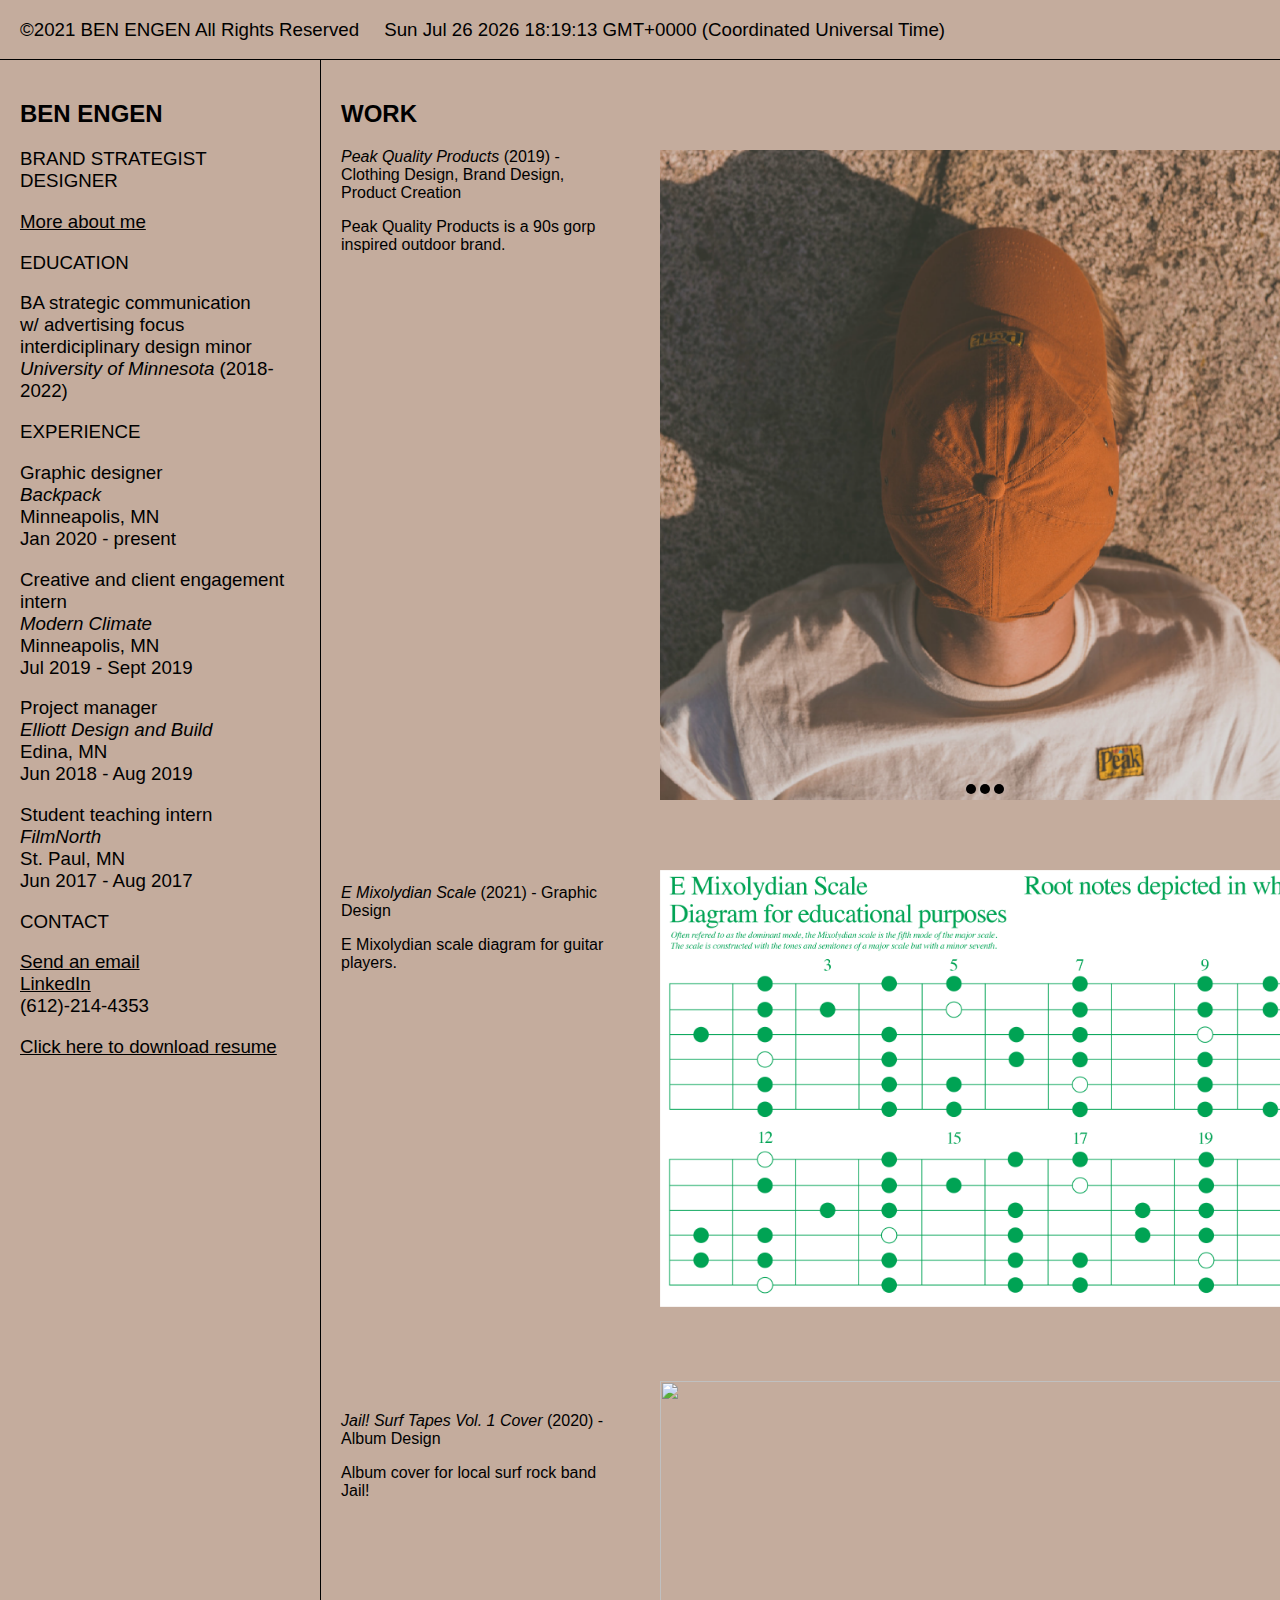
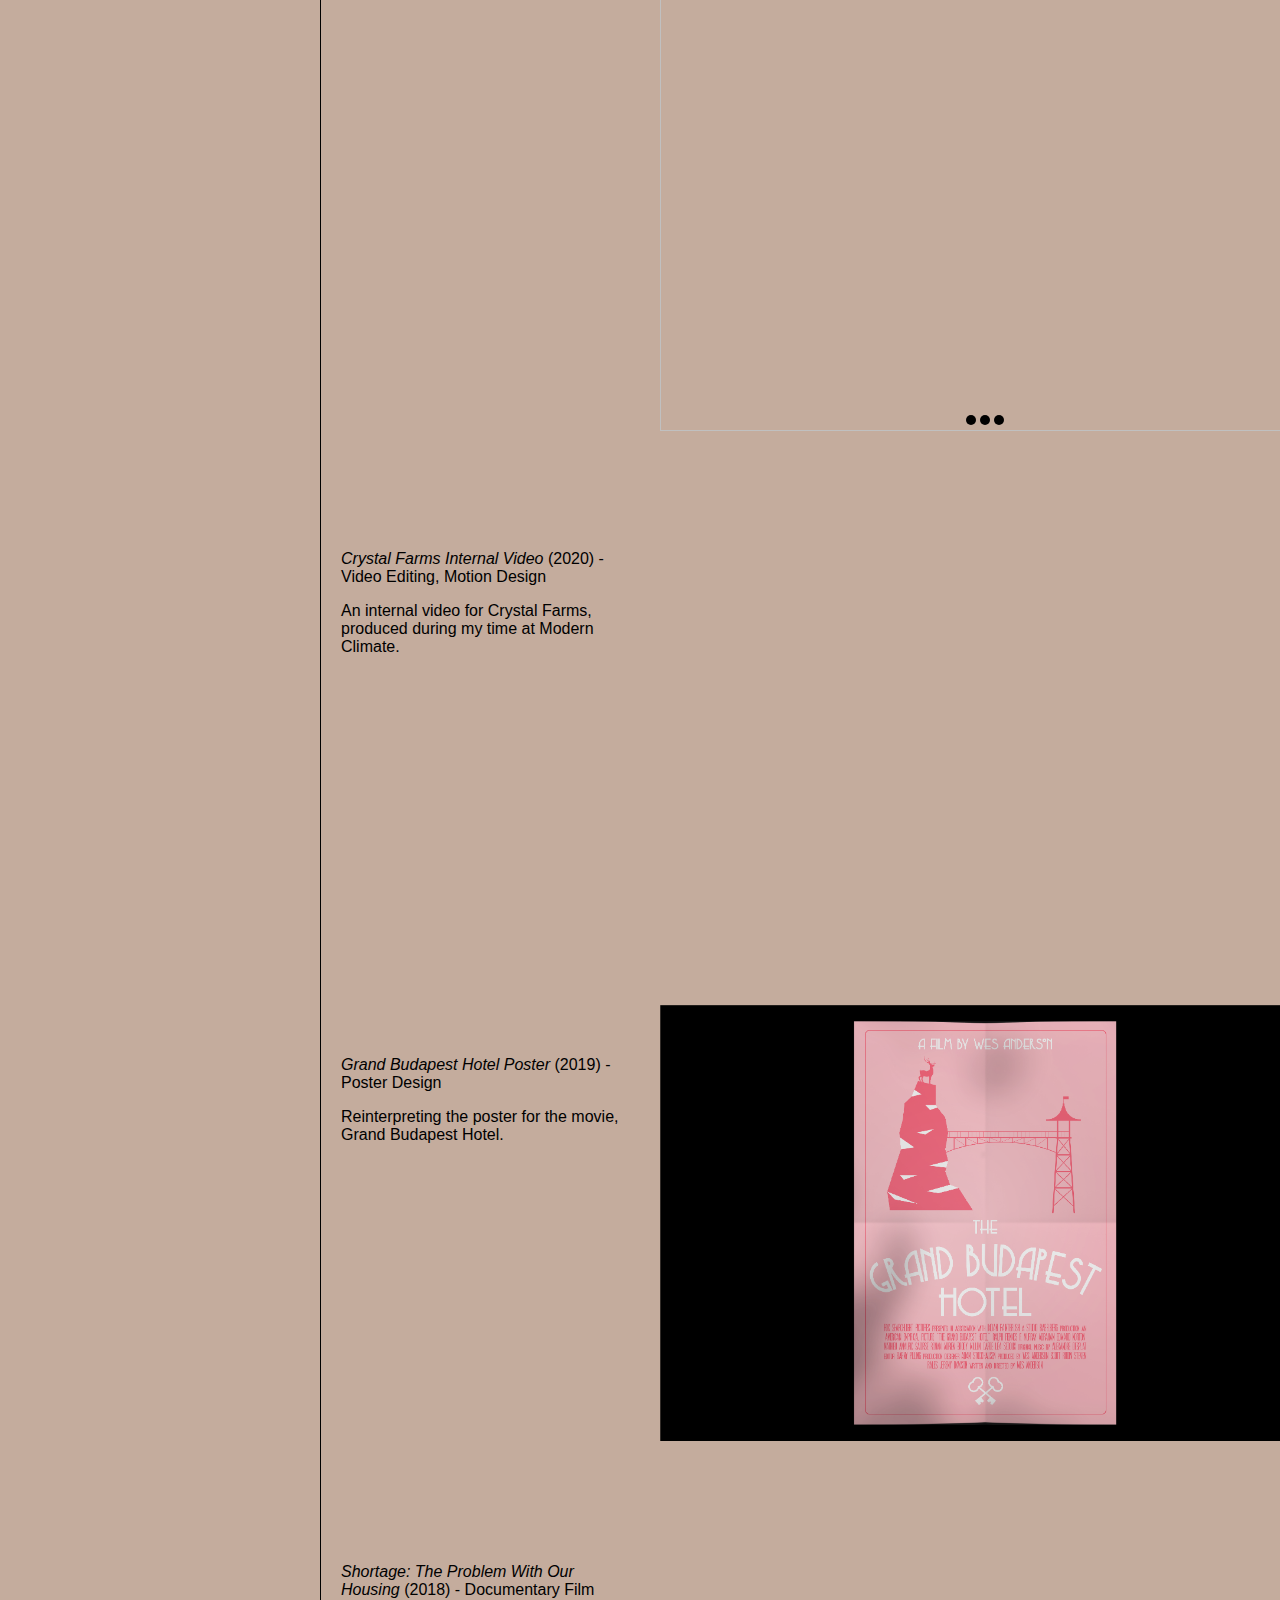
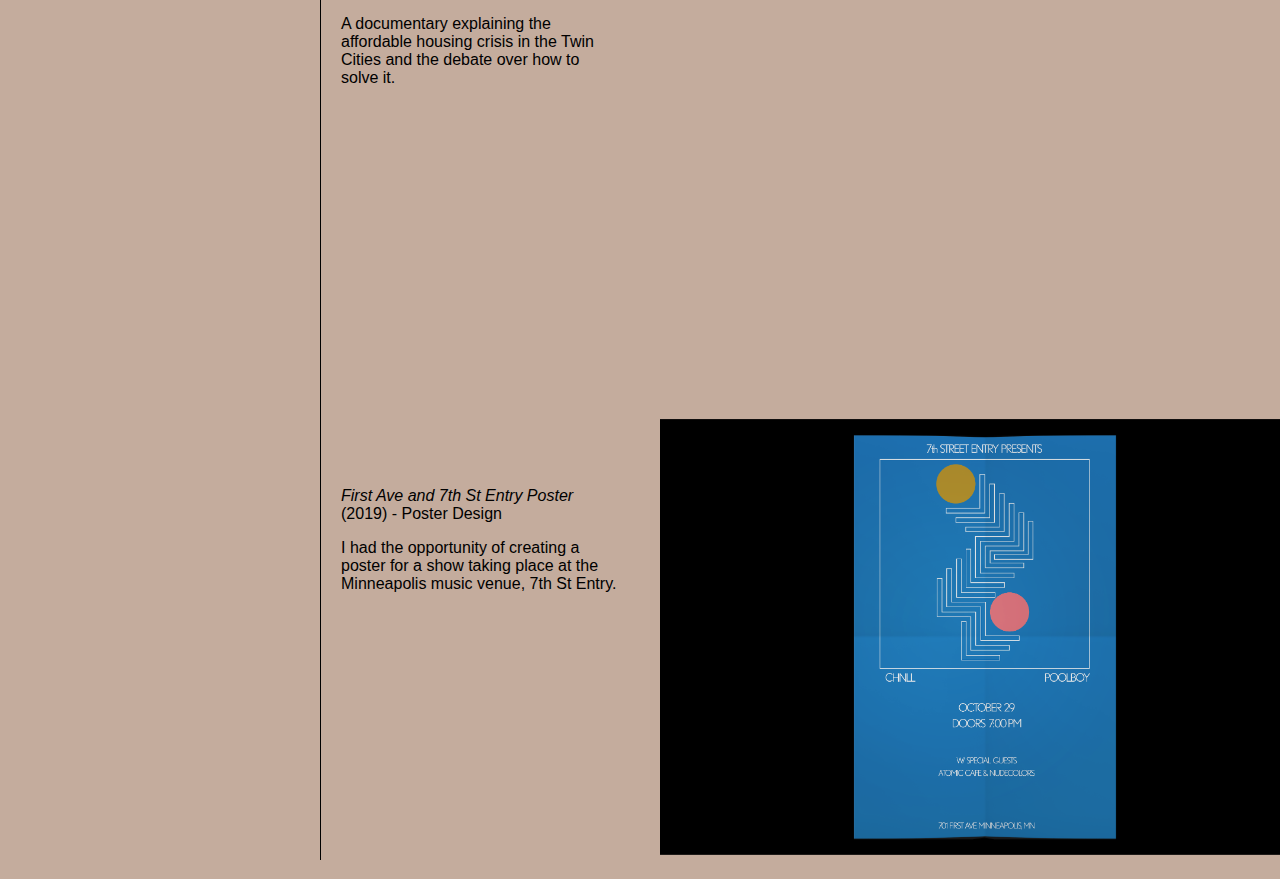
==== commit c577b3bf: "added" ====
--- a/index.html
+++ b/index.html
@@ -101,6 +101,10 @@
     <p>An internal video for Crystal Farms, produced during my time at Modern Climate.</p>
     <p style="margin-top: 400px;"><i>Grand Budapest Hotel Poster</i> (2019) - Poster Design</p>
     <p>Reinterpreting the poster for the movie, Grand Budapest Hotel.</p>
+    <p style="margin-top: 419px;"><i>Shortage: The Problem With Our Housing</i> (2018) - Documentary Film</p>
+    <p>A documentary explaining the affordable housing crisis in the Twin Cities and the debate over how to solve it.</p>
+    <p style="margin-top: 400px;"><i>First Ave and 7th St Entry Poster</i> (2019) - Poster Design</p>
+    <p>I had the opportunity of creating a poster for a show taking place at the Minneapolis music venue, 7th St Entry.</p>
   </div>
 
   
@@ -142,7 +146,11 @@
 <iframe style="padding-top: 70px; padding-left: auto;" width="650" height="500" src="https://www.youtube.com/embed/Y4b_Vy2X80w" frameborder="0" allow="accelerometer; autoplay; clipboard-write; encrypted-media; gyroscope; picture-in-picture" allowfullscreen></iframe>
 
  <img src="foldedbudapest2.png" style="padding-top: 70px; padding-left: 3; width: 650px;"></img>
-</div>
+
+<iframe style="padding-top: 70px; padding-left: auto;" width="650" height="500" src="https://www.youtube.com/embed/ntqDPQxiwGk" frameborder="0" allow="accelerometer; autoplay; clipboard-write; encrypted-media; gyroscope; picture-in-picture" allowfullscreen></iframe>
+
+ <img src="blue7th.png" style="padding-top: 70px; padding-left: 3; width: 650px;"></img>
+
 
 
 </body>
--- a/styles.css
+++ b/styles.css
@@ -119,8 +119,7 @@
 .slider {
         width: 650px;
         height: 650px;
-        margin-left: auto;
-        margin-right: auto;
+        
         margin-top: 70px;
         text-align: center;
         overflow: hidden;
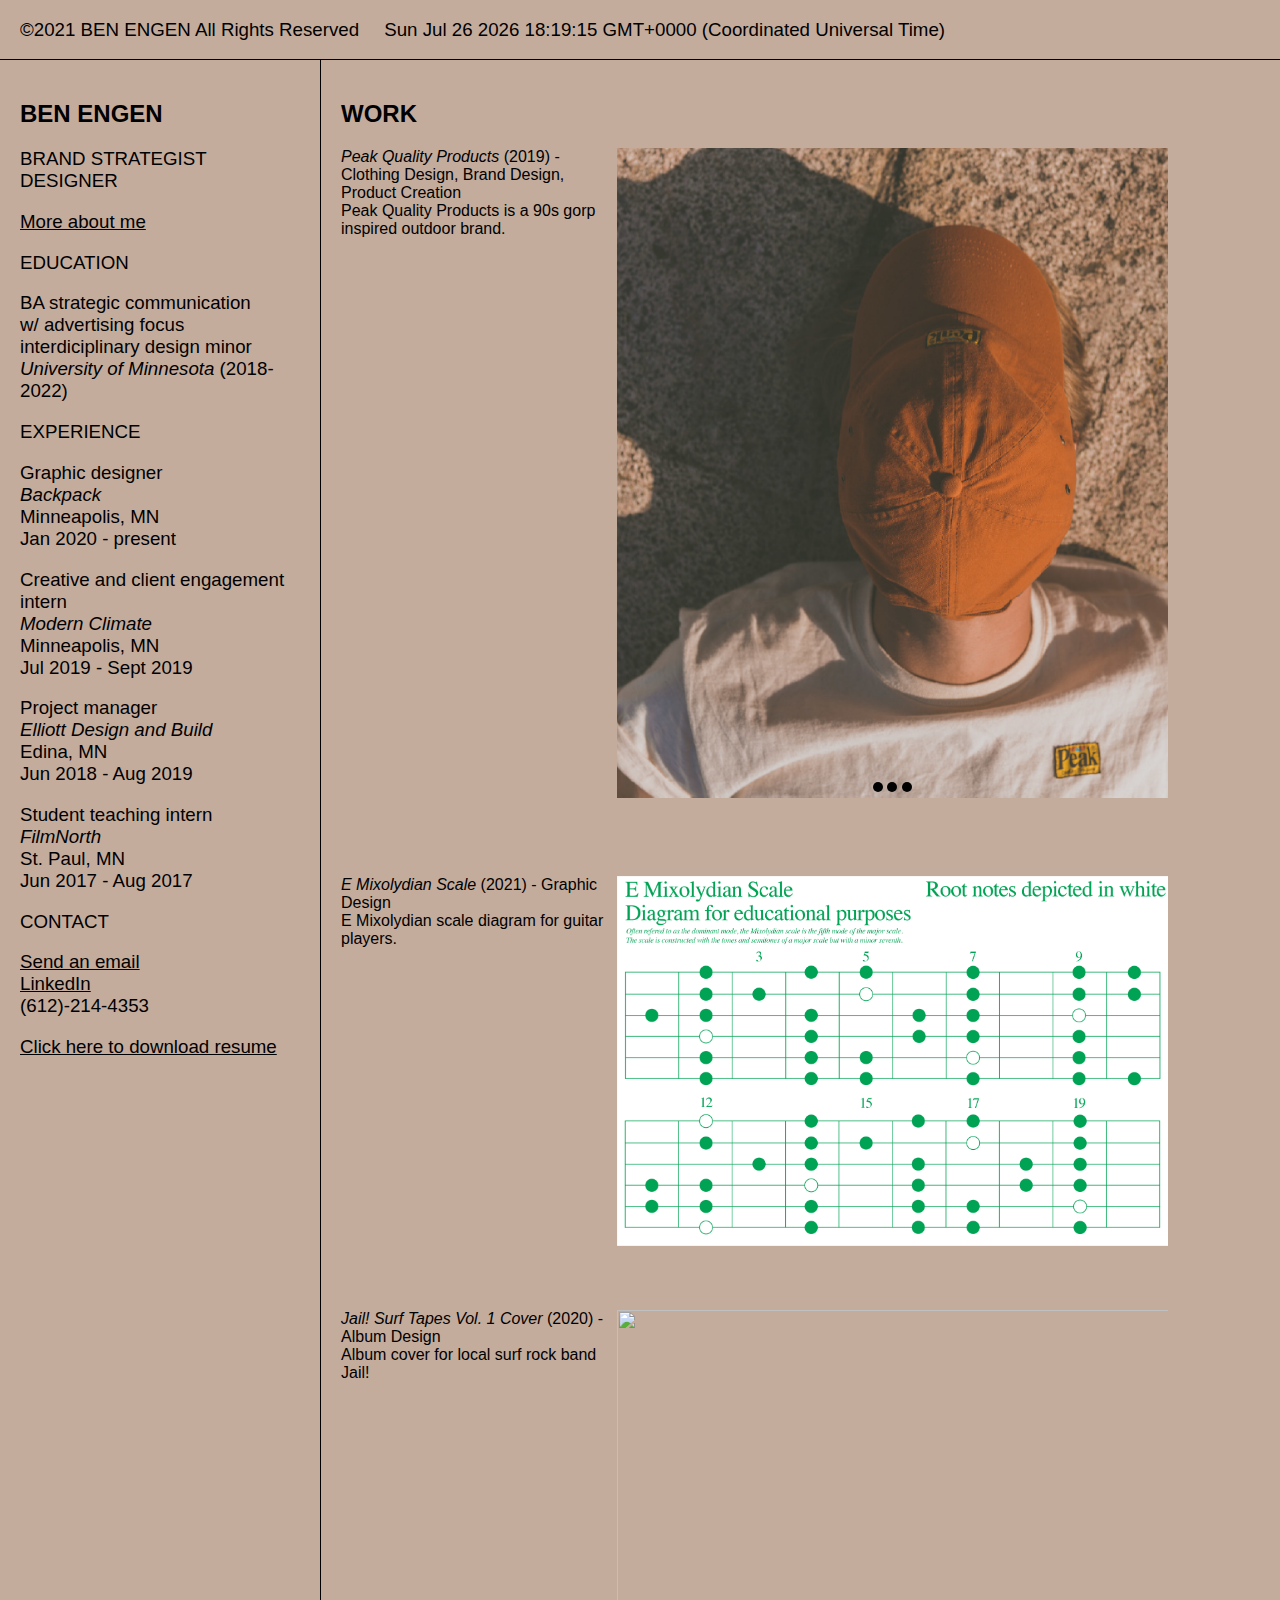
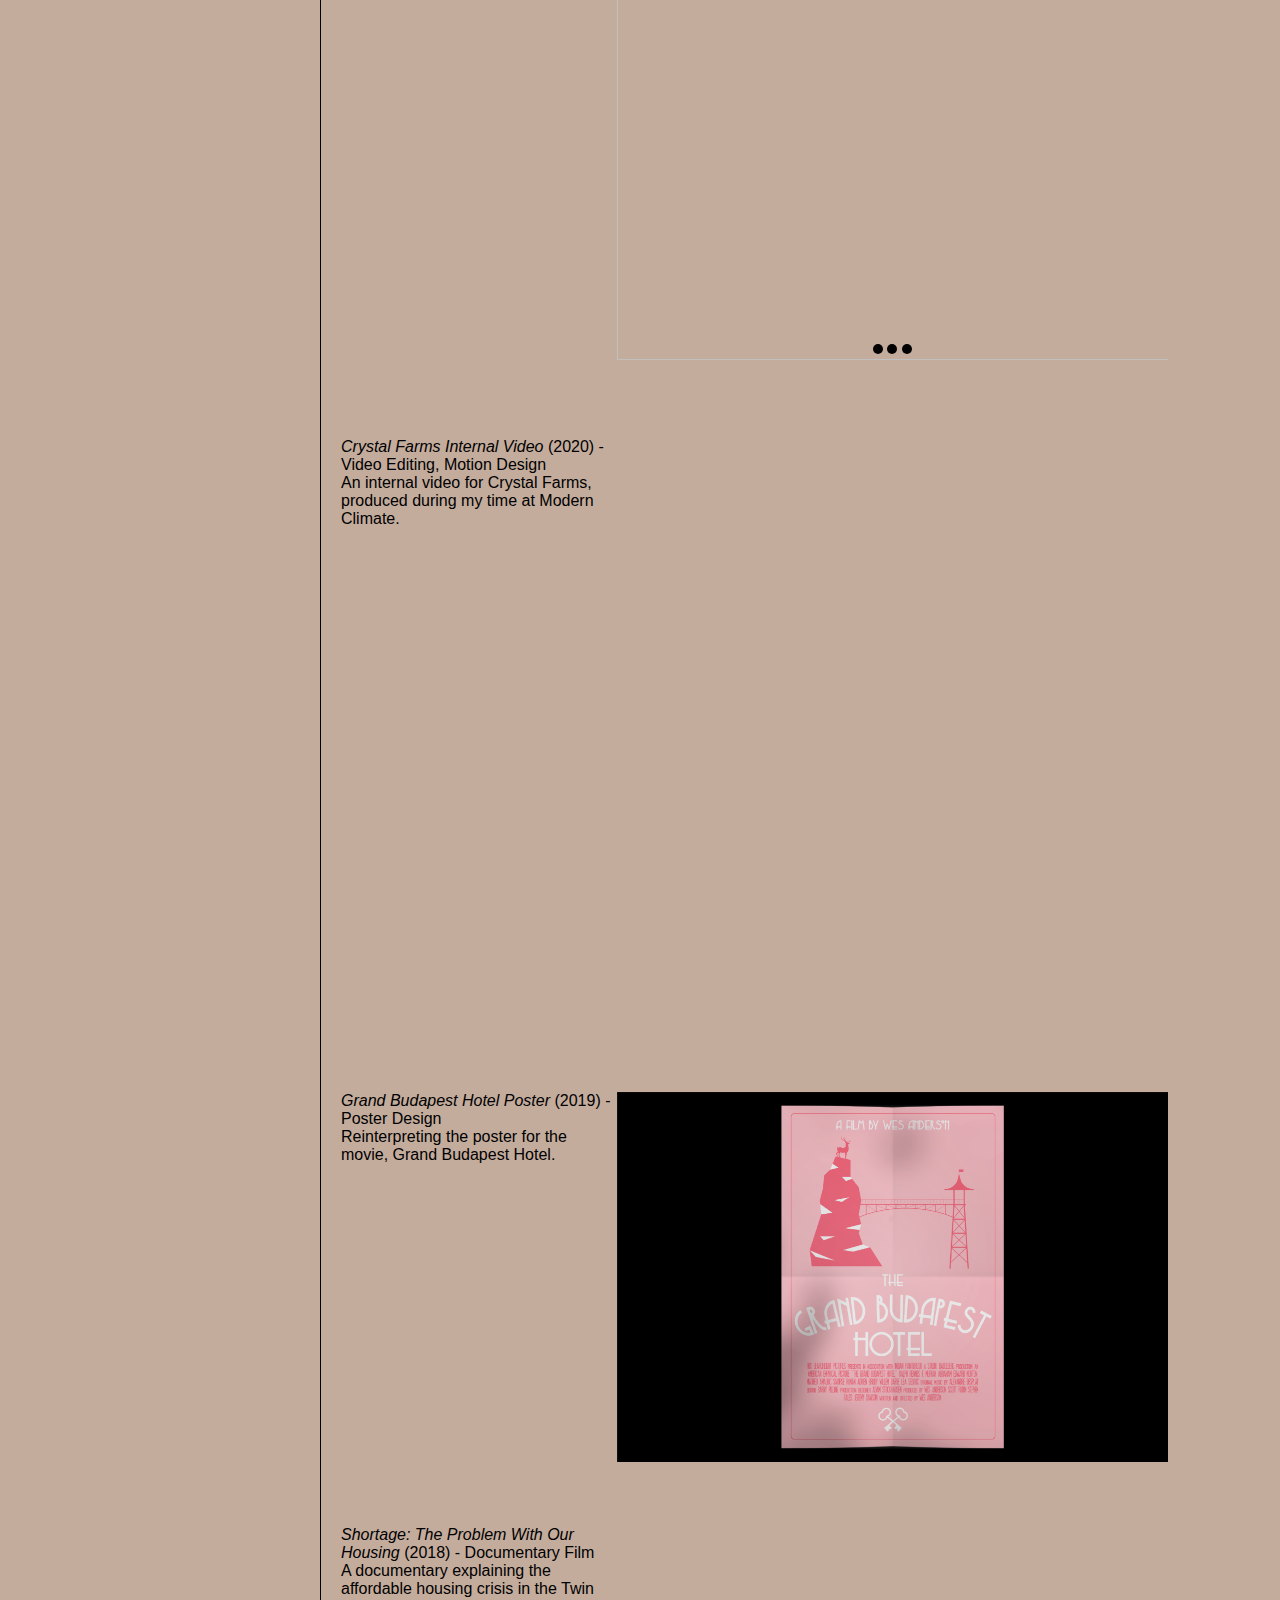
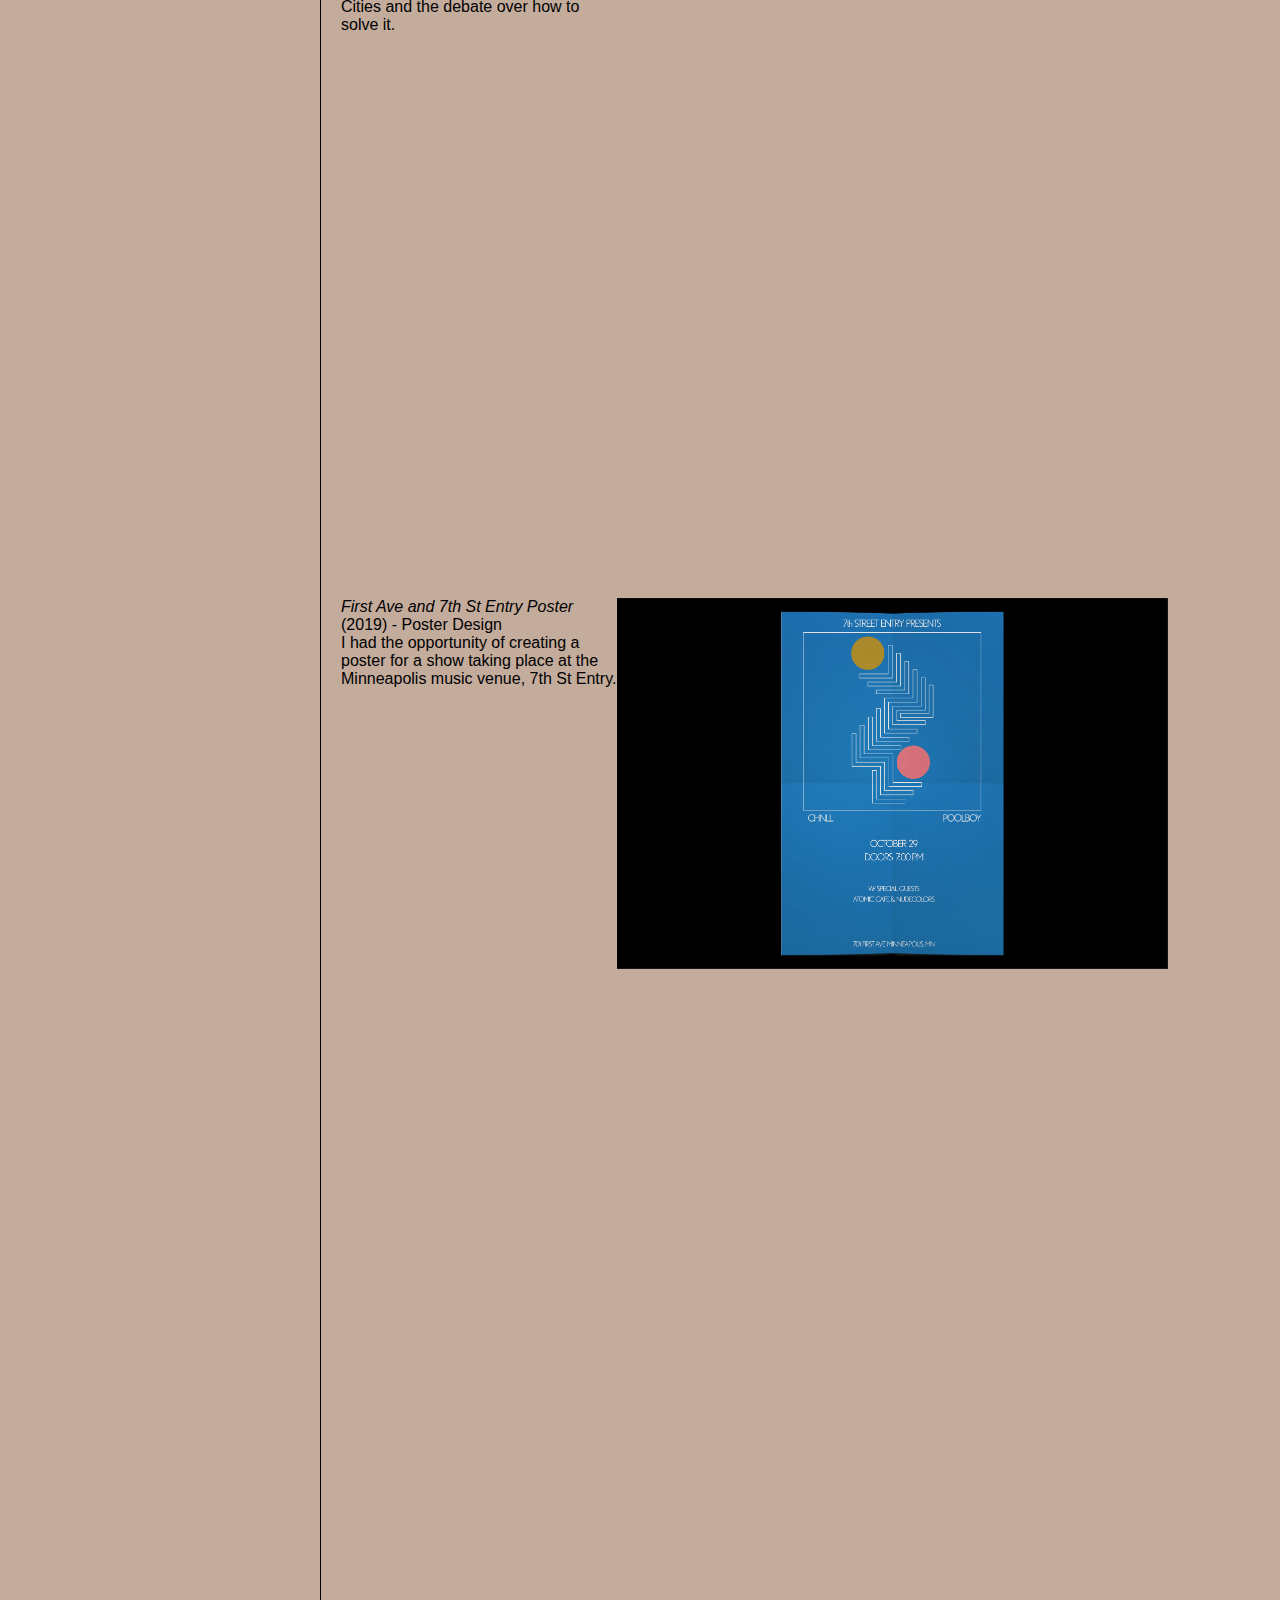
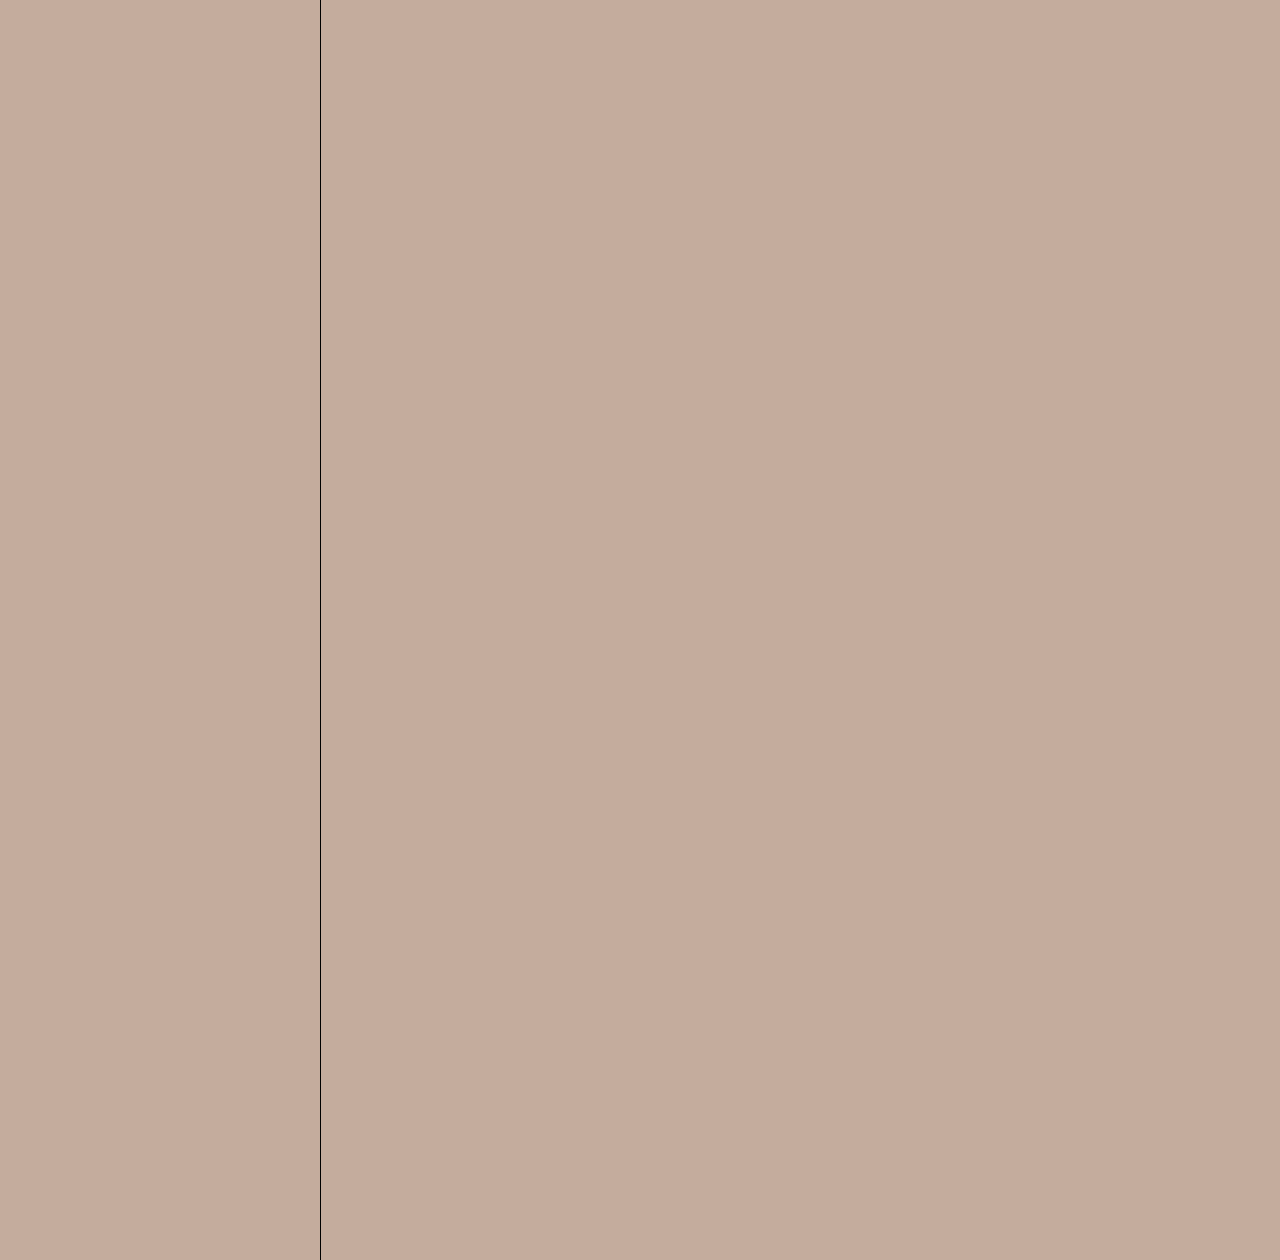
==== commit 4f969540: "added containters" ====
--- a/index.html
+++ b/index.html
@@ -88,46 +88,42 @@
 	
   </div>
 
-  <div class="column middle">
+<div class="column right">
   	<h2 style="font-style: normal; font-weight: 600;">WORK
 	</h2>
-    <p><i>Peak Quality Products</i> (2019) - Clothing Design, Brand Design, Product Creation</p>
-    <p>Peak Quality Products is a 90s gorp inspired outdoor brand.</p>
-       <p style="margin-top: 630px;"><i>E Mixolydian Scale</i> (2021) - Graphic Design</p>
-    <p>E Mixolydian scale diagram for guitar players.</p>
-    <p style="margin-top: 440px;"><i>Jail! Surf Tapes Vol. 1 Cover</i> (2020) - Album Design</p>
-    <p>Album cover for local surf rock band Jail!</p>
-    <p style="margin-top: 650px;"><i>Crystal Farms Internal Video</i> (2020) - Video Editing, Motion Design</p>
-    <p>An internal video for Crystal Farms, produced during my time at Modern Climate.</p>
-    <p style="margin-top: 400px;"><i>Grand Budapest Hotel Poster</i> (2019) - Poster Design</p>
-    <p>Reinterpreting the poster for the movie, Grand Budapest Hotel.</p>
-    <p style="margin-top: 419px;"><i>Shortage: The Problem With Our Housing</i> (2018) - Documentary Film</p>
-    <p>A documentary explaining the affordable housing crisis in the Twin Cities and the debate over how to solve it.</p>
-    <p style="margin-top: 400px;"><i>First Ave and 7th St Entry Poster</i> (2019) - Poster Design</p>
-    <p>I had the opportunity of creating a poster for a show taking place at the Minneapolis music venue, 7th St Entry.</p>
-  </div>
-
-  
-  <div class="column right">
-  	<div class="slider">
+	<div class="project" style="margin-top: 0;">
+		<p class="title"><i>Peak Quality Products</i> (2019) - Clothing Design, Brand Design, Product Creation<br>
+    Peak Quality Products is a 90s gorp inspired outdoor brand.</p>
+    	  	<div class="slider">
       <span id="slide-1"></span>
       <span id="slide-2"></span>
       <span id="slide-3"></span>
       <div class="image-container">
-        <img src="peaksocial.png" class="slide" width="650" height="650" />
+        
+        
+        <img src="peaksocial.png" class="slide" width="650" height="650"/>
         <img src="peak2.png" class="slide" width="650" height="650"/>
-        <img src="peak4.png" class="slide" width="650" height="650" />
+        <img src="peak4.png" class="slide" width="650" height="650"/>
       </div>
       <div class="buttons">
         <a href="#slide-1"></a>
         <a href="#slide-2"></a>
         <a href="#slide-3"></a>
       </div>
- </div>
+ 		</div>
+	</div>
 
- <img src="mixo1.png" style="padding-top: 70px; padding-left: auto; width: 650px;"></img>
+	<div class="project">
+     <p class="title" style=" "><i>E Mixolydian Scale</i> (2021) - Graphic Design<br>
+   E Mixolydian scale diagram for guitar players.</p>
+    <img src="mixo1.png" style="width: 60%; "/>
 
-	<div class="slider">
+	</div>
+
+<div class="project">
+     <p class="title"><i>Jail! Surf Tapes Vol. 1 Cover</i> (2020) - Album Design<br>
+    Album cover for local surf rock band Jail!</p>
+    <div class="slider">
       <span id="slide-4"></span>
       <span id="slide-5"></span>
       <span id="slide-6"></span>
@@ -141,16 +137,36 @@
         <a href="#slide-5"></a>
         <a href="#slide-6"></a>
       </div>
-   
-  </div>
-<iframe style="padding-top: 70px; padding-left: auto;" width="650" height="500" src="https://www.youtube.com/embed/Y4b_Vy2X80w" frameborder="0" allow="accelerometer; autoplay; clipboard-write; encrypted-media; gyroscope; picture-in-picture" allowfullscreen></iframe>
+  	</div>
+	
+	</div>
 
- <img src="foldedbudapest2.png" style="padding-top: 70px; padding-left: 3; width: 650px;"></img>
+<div class="project">
+     <p class="title"><i>Crystal Farms Internal Video</i> (2020) - Video Editing, Motion Design<br>
+    An internal video for Crystal Farms, produced during my time at Modern Climate.</p>
+    <iframe width="650" height="500" src="https://www.youtube.com/embed/Y4b_Vy2X80w" frameborder="0" allow="accelerometer; autoplay; clipboard-write; encrypted-media; gyroscope; picture-in-picture" allowfullscreen></iframe>
 
-<iframe style="padding-top: 70px; padding-left: auto;" width="650" height="500" src="https://www.youtube.com/embed/ntqDPQxiwGk" frameborder="0" allow="accelerometer; autoplay; clipboard-write; encrypted-media; gyroscope; picture-in-picture" allowfullscreen></iframe>
+	</div>
 
- <img src="blue7th.png" style="padding-top: 70px; padding-left: 3; width: 650px;"></img>
+<div class="project">
+     <p class="title"><i>Grand Budapest Hotel Poster</i> (2019) - Poster Design<br>
+    Reinterpreting the poster for the movie, Grand Budapest Hotel.</p>
+     <img src="foldedbudapest2.png" style="width: 60%; height: auto;"></img>
 
+	</div>
 
+	<div class="project">
+     <p class="title"><i>Shortage: The Problem With Our Housing</i> (2018) - Documentary Film<br>
+	A documentary explaining the affordable housing crisis in the Twin Cities and the debate over how to solve it.</p>
+     <iframe width="650" height="500" src="https://www.youtube.com/embed/ntqDPQxiwGk" frameborder="0" allow="accelerometer; autoplay; clipboard-write; encrypted-media; gyroscope; picture-in-picture" allowfullscreen></iframe>
 
-</body>
+	</div>
+
+	<div class="project">
+     <p class="title"><i>First Ave and 7th St Entry Poster</i> (2019) - Poster Design<br>
+    I had the opportunity of creating a poster for a show taking place at the Minneapolis music venue, 7th St Entry.</p>
+     <img src="blue7th.png" style="width:60%; height: auto;"></img>
+
+	</div>
+</div><!-- end of column -->
+   --- a/styles.css
+++ b/styles.css
@@ -43,6 +43,7 @@
   float: left;
   padding: 20px;
   background-color:transparent;
+  position: relative;
 }
 
 .left {
@@ -52,16 +53,14 @@
 }
 
 .right {
-  width: 50%;
+  width: 75%;
   background-color: transparent;
+  border-left: solid black 1px;
+  height:6000px;
   
 }
 
-.middle {
-  width: 25%;
-  border-left: solid black 1px;
-  height:4000px;
-}
+
 
 /* Clear floats after the columns */
 .row:after {
@@ -115,27 +114,48 @@
     transform: translateX(-100%);
   }
 }
+img
+{
+  max-width: 100%;
+}
+
+
+  
+.project {
+    width:100%;
+    height:auto;
+    margin-top:60px;
+    position:
+}
+
+.title {
+    width: 30%;
+    height: auto;
+    float:left;
+    margin:0;
+}
+
+
+
 
 .slider {
-        width: 650px;
-        height: 650px;
-        
-        margin-top: 70px;
+        width: 60%;
+        height: auto;
+        margin-left: 0;
+        margin-right: auto;
+        margin-top: 0px;
         text-align: center;
         overflow: hidden;
-        padding-left: auto;
       }
       .image-container {
         width: 1950px;
-
         height: 650px;
         clear: both;
         position: relative;
-        -webkit-transition: left 0.5s;
-        -moz-transition: left 0.5s;
-        -o-transition: left 0.5s;
-        transition: left 0.5s;
-        padding-left: auto;
+        -webkit-transition: left 2s;
+        -moz-transition: left 2s;
+        -o-transition: left 2s;
+        transition: left 2s;
       }
       .slide {
         float: left;
@@ -152,7 +172,6 @@
       #slide-3:target ~ .image-container {
         left: -1300px;
       }
-
       .buttons {
         position: relative;
         top: -20px;
@@ -161,16 +180,6 @@
         display: inline-block;
         height: 10px;
         width: 10px;
-        border-radius: 20px;
+        border-radius: 10px;
         background-color: black;
-      }
-
-      #slide-4:target ~ .image-container {
-        left: 0px;
-      }
-      #slide-5:target ~ .image-container {
-        left: -650px;
-      }
-      #slide-6:target ~ .image-container {
-        left: -1300px;
       }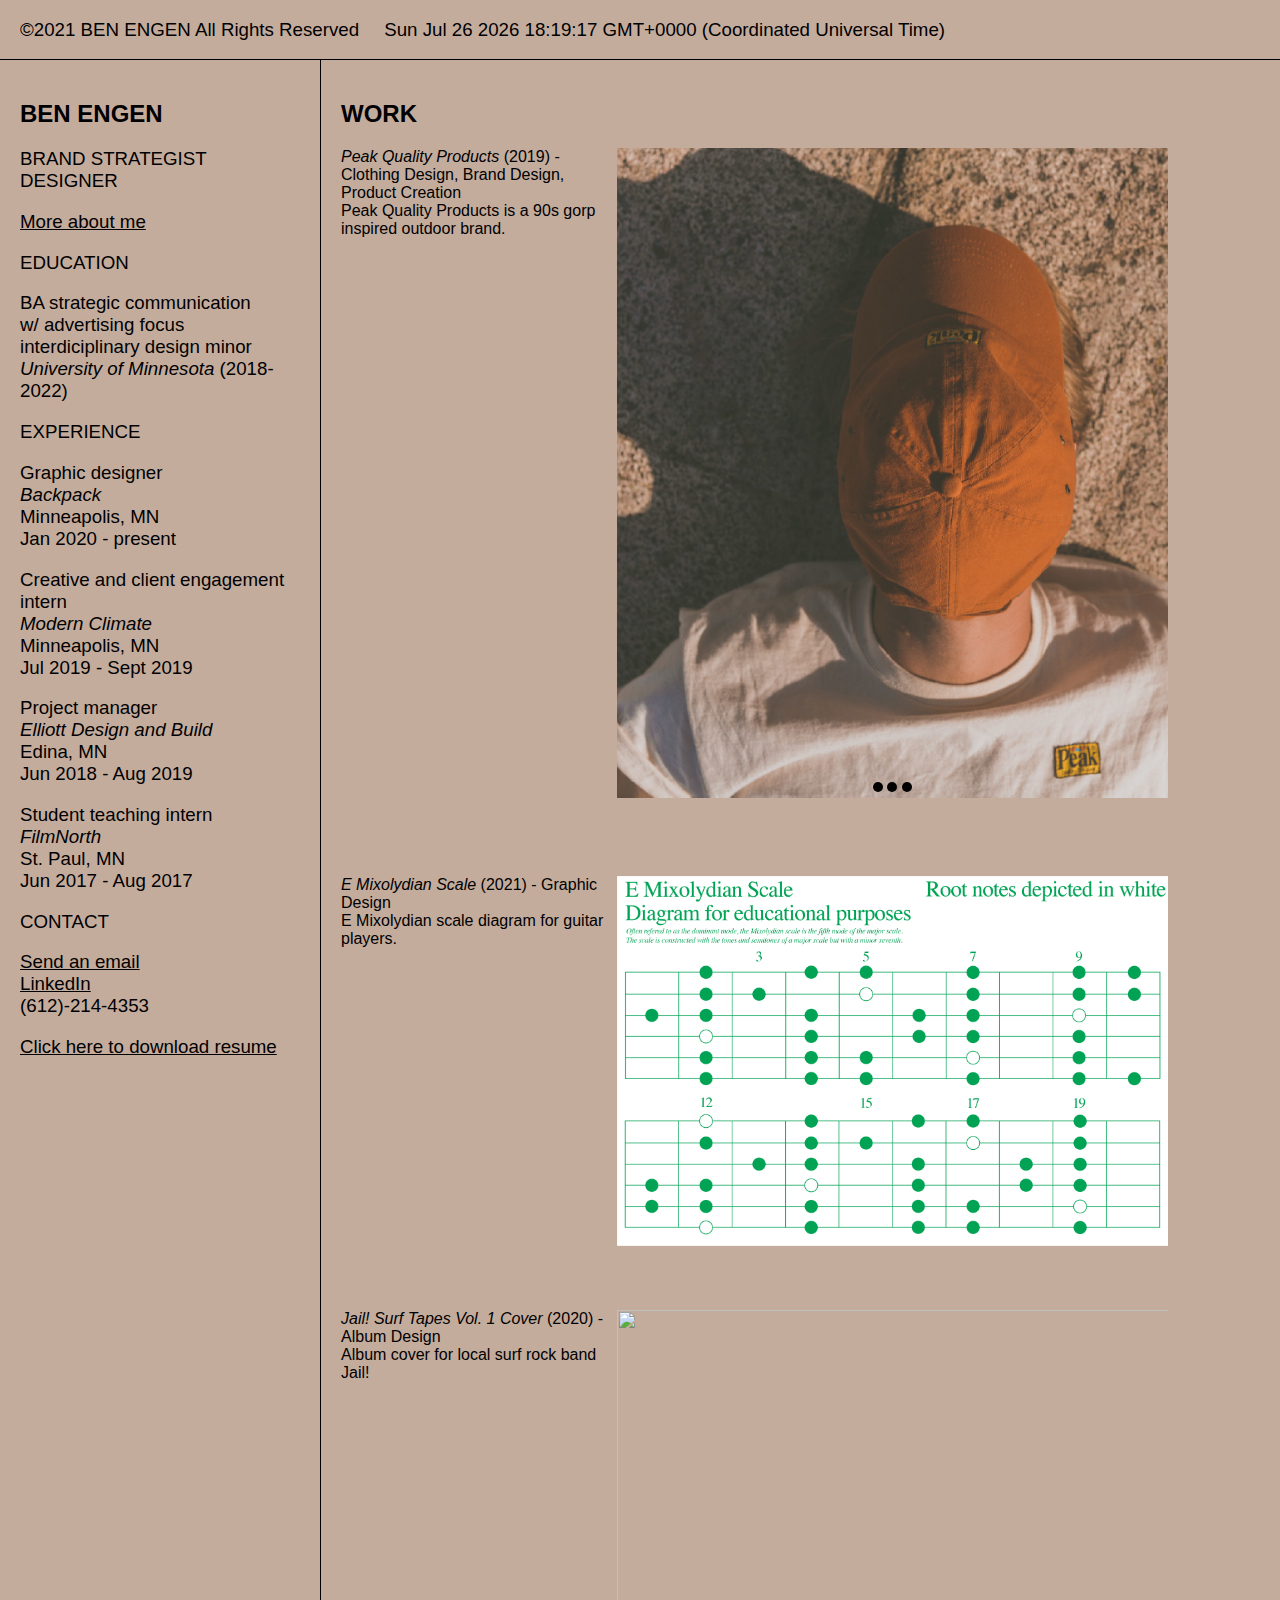
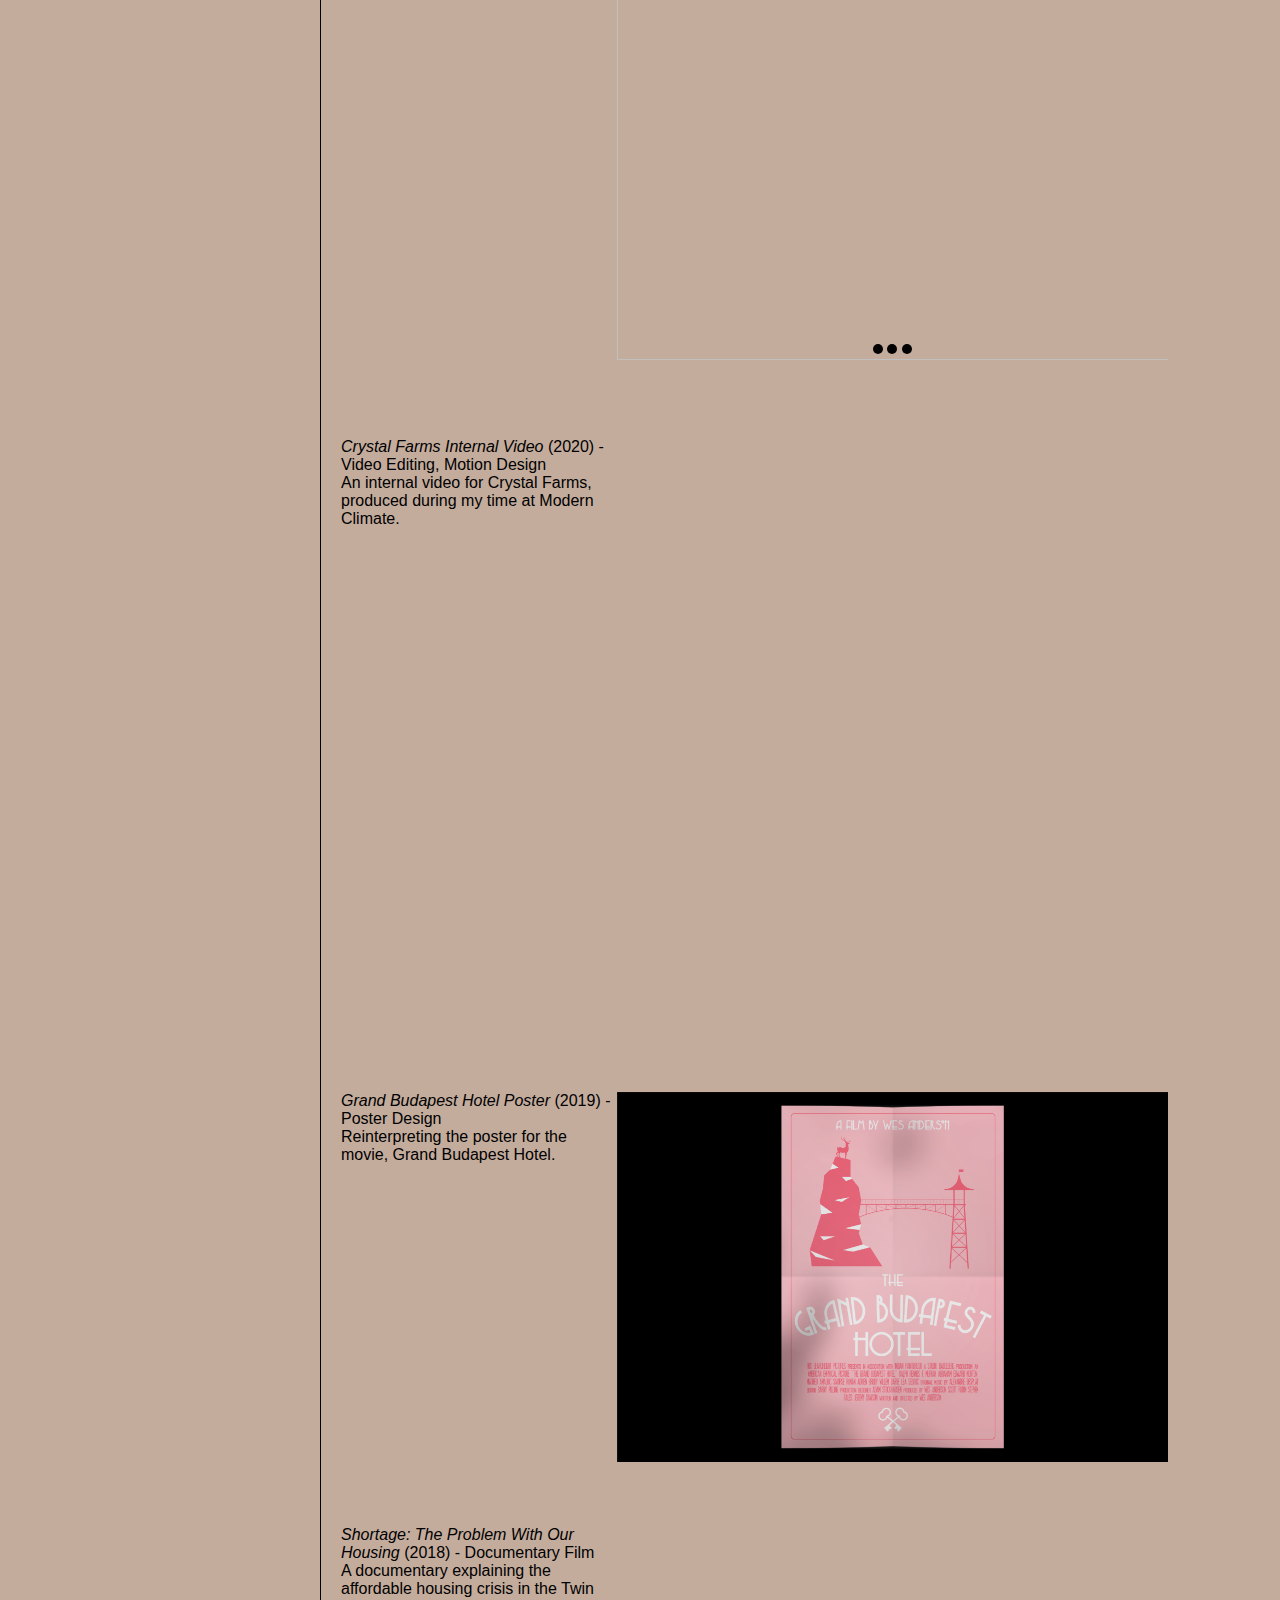
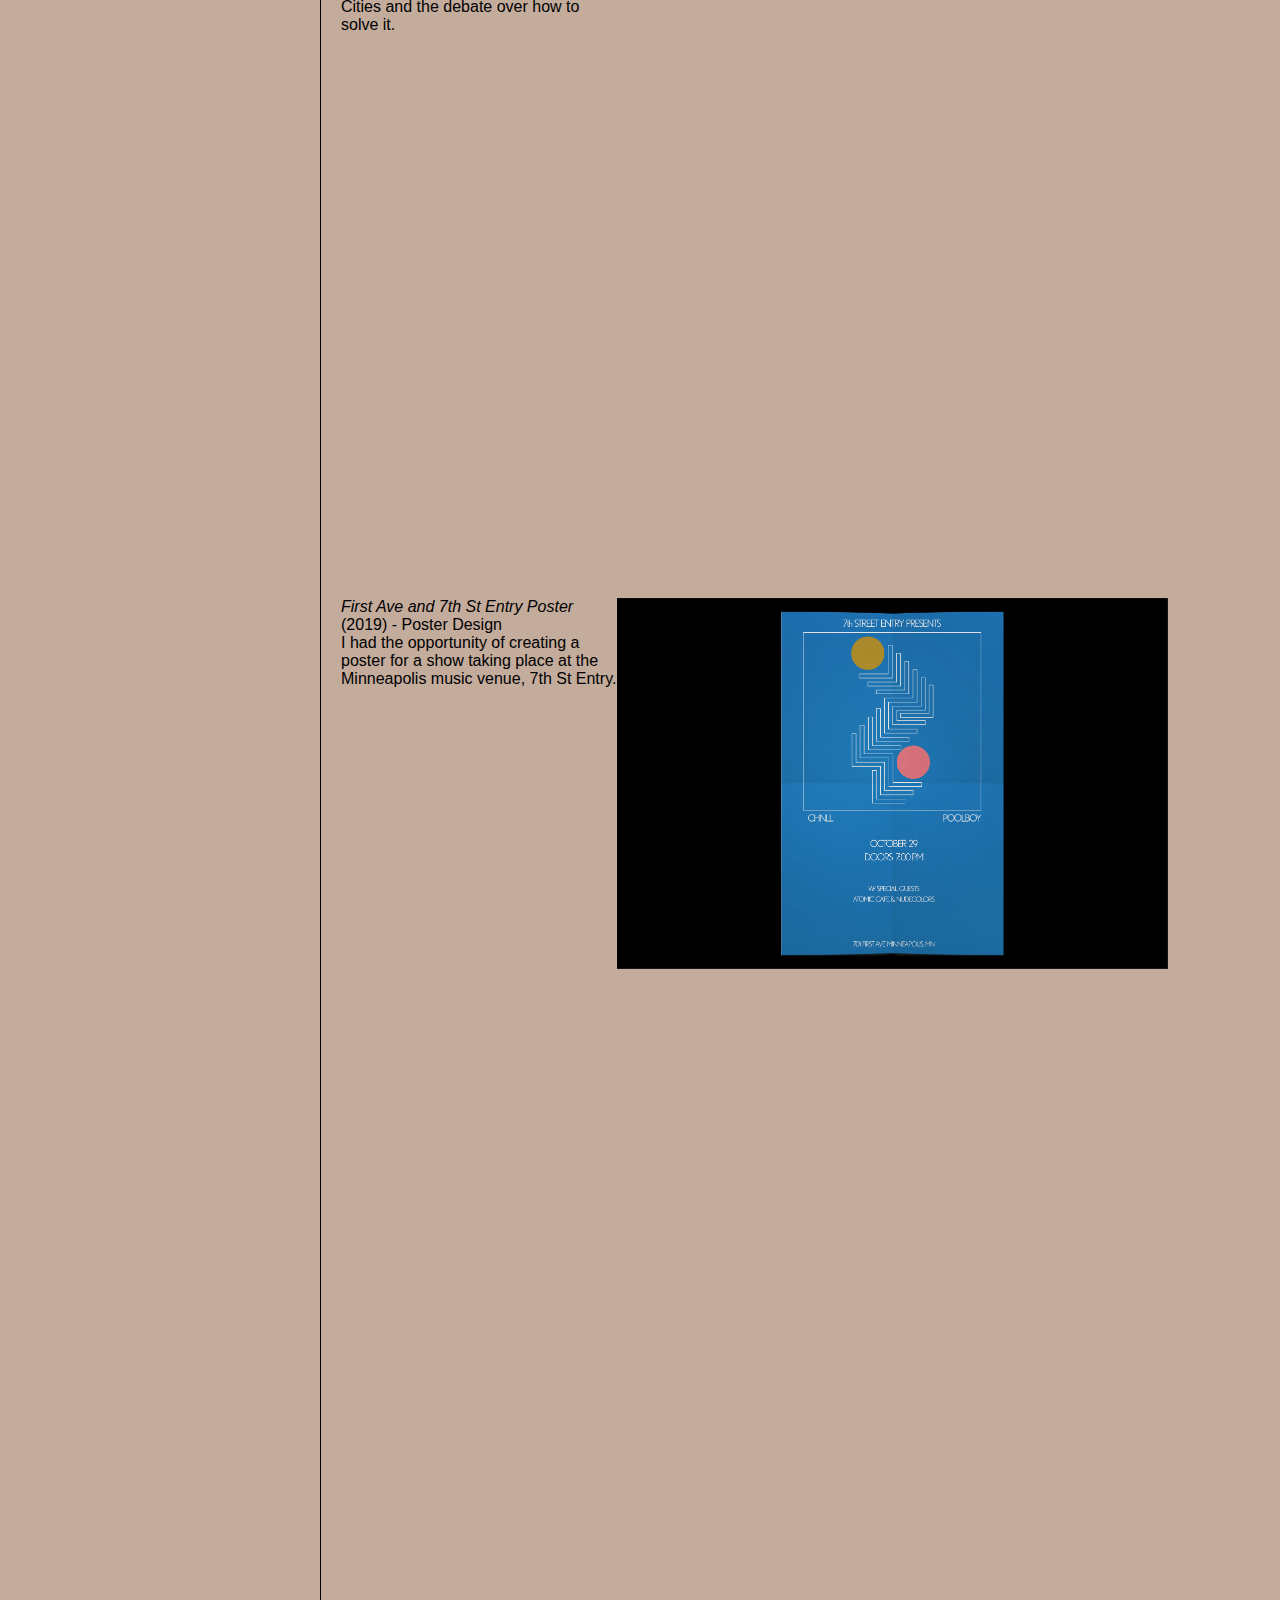
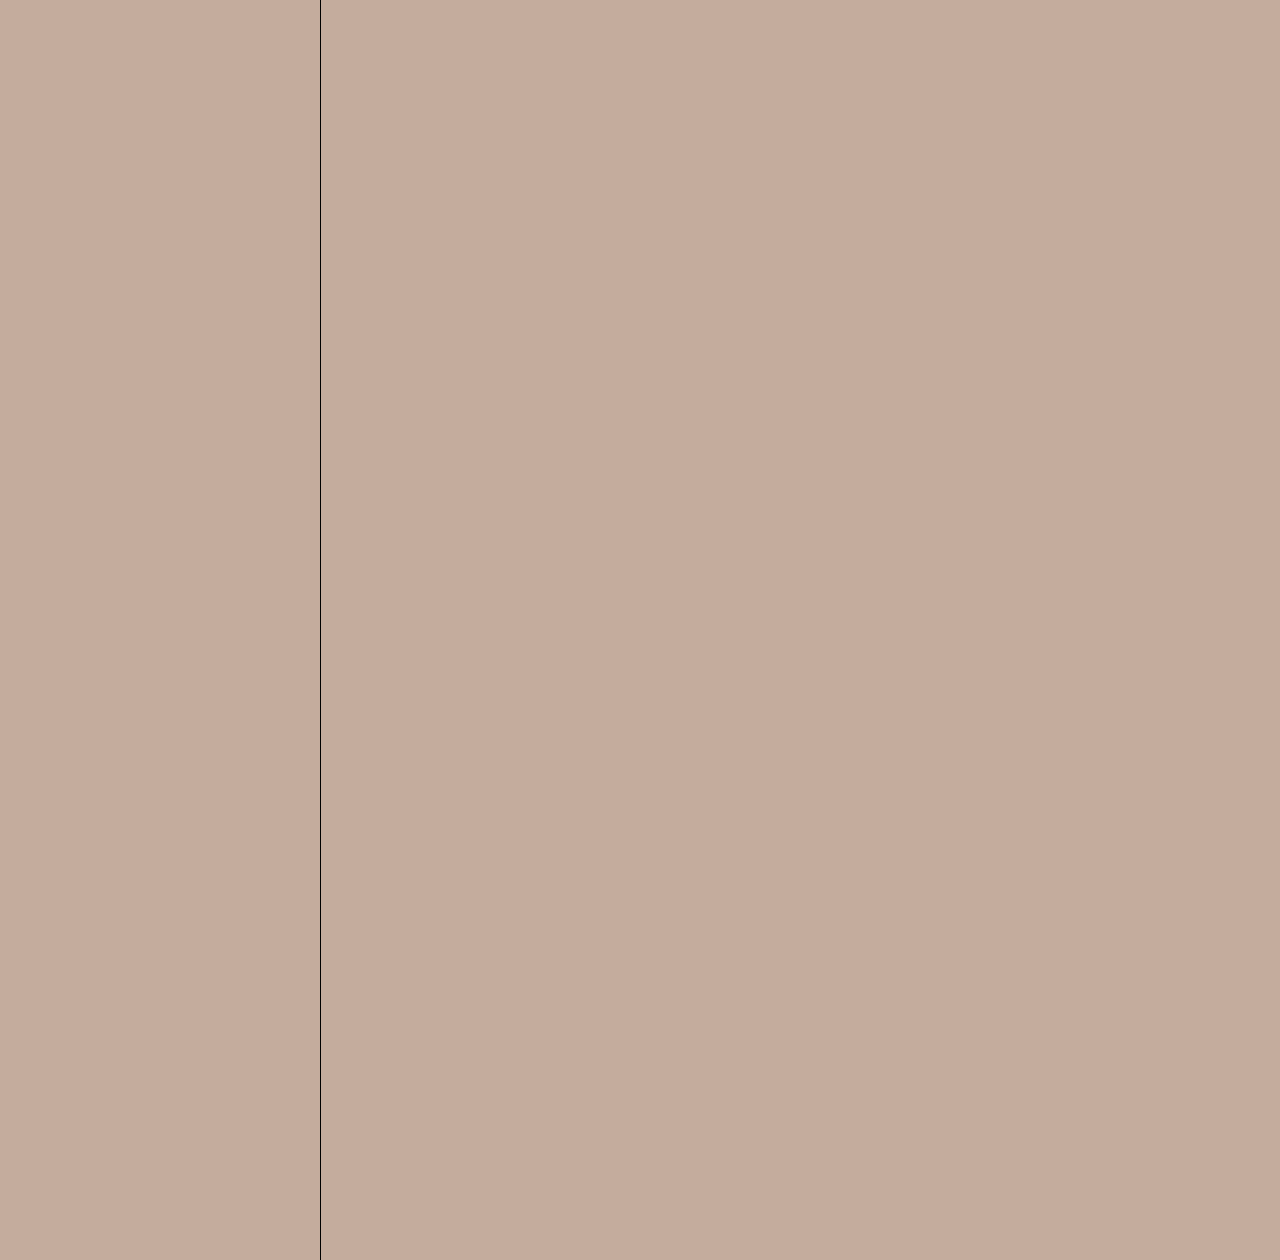
==== commit a925db1c: "updated resume" ====
--- a/index.html
+++ b/index.html
@@ -82,7 +82,7 @@
 		<br>(612)-214-4353
 		</h3>
 	<h3>
-		<a style="color:black" href="BenEngen resume.pdf">Click here to download resume</a>
+		<a style="color:black" href="BenEngenResume.pdf">Click here to download resume</a>
 	</h3>
 
 	
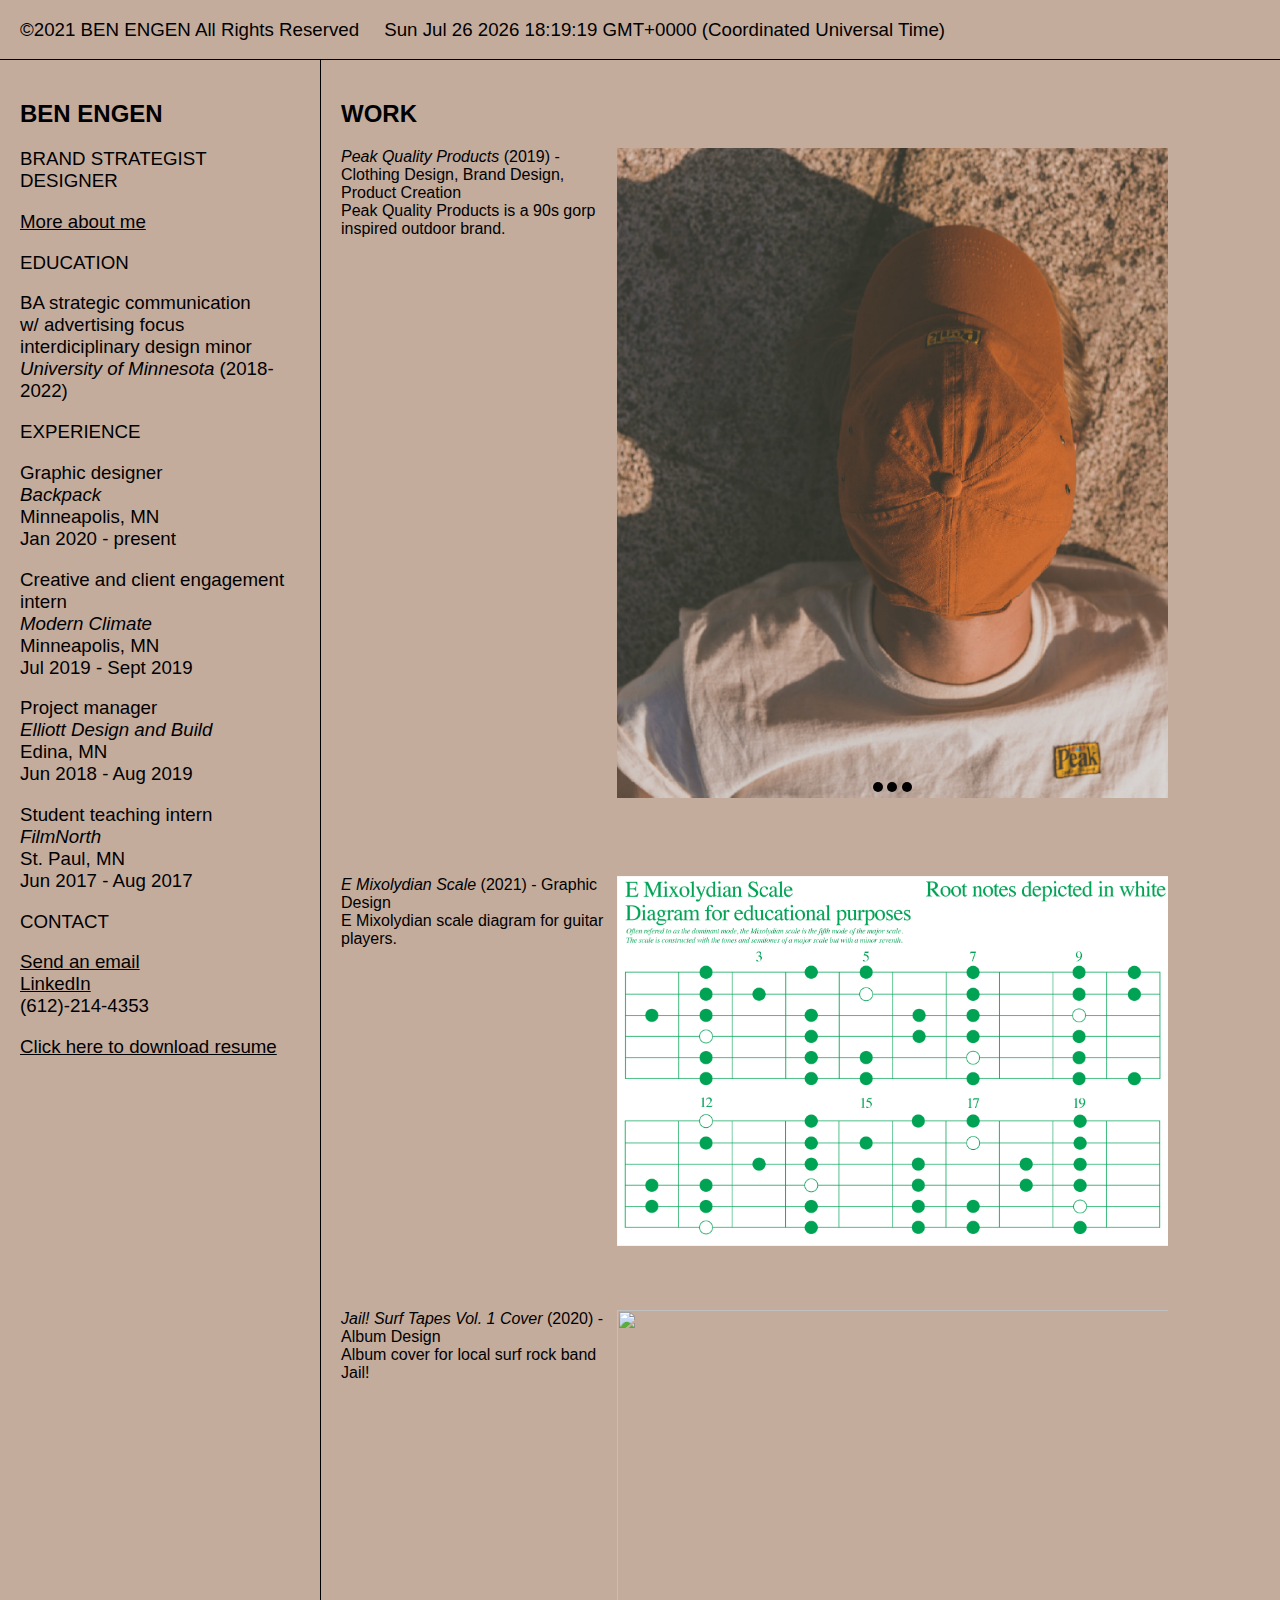
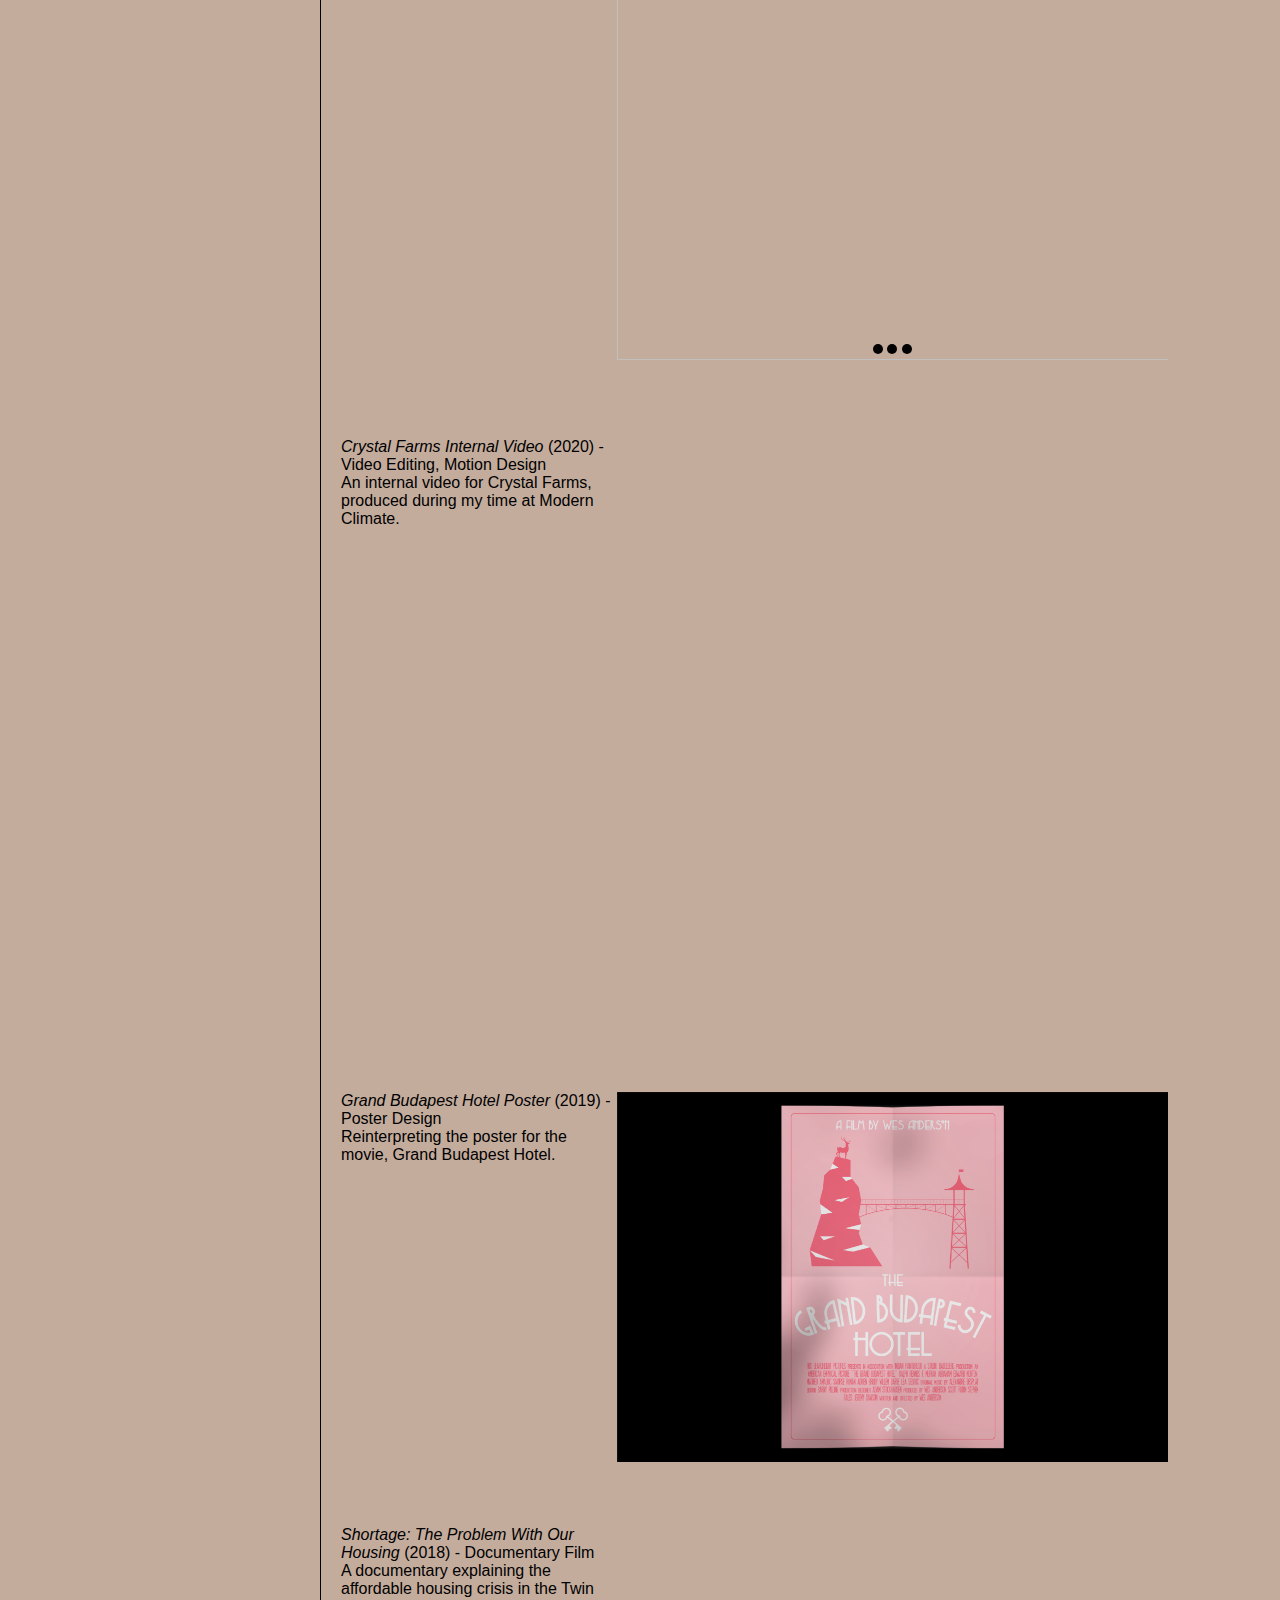
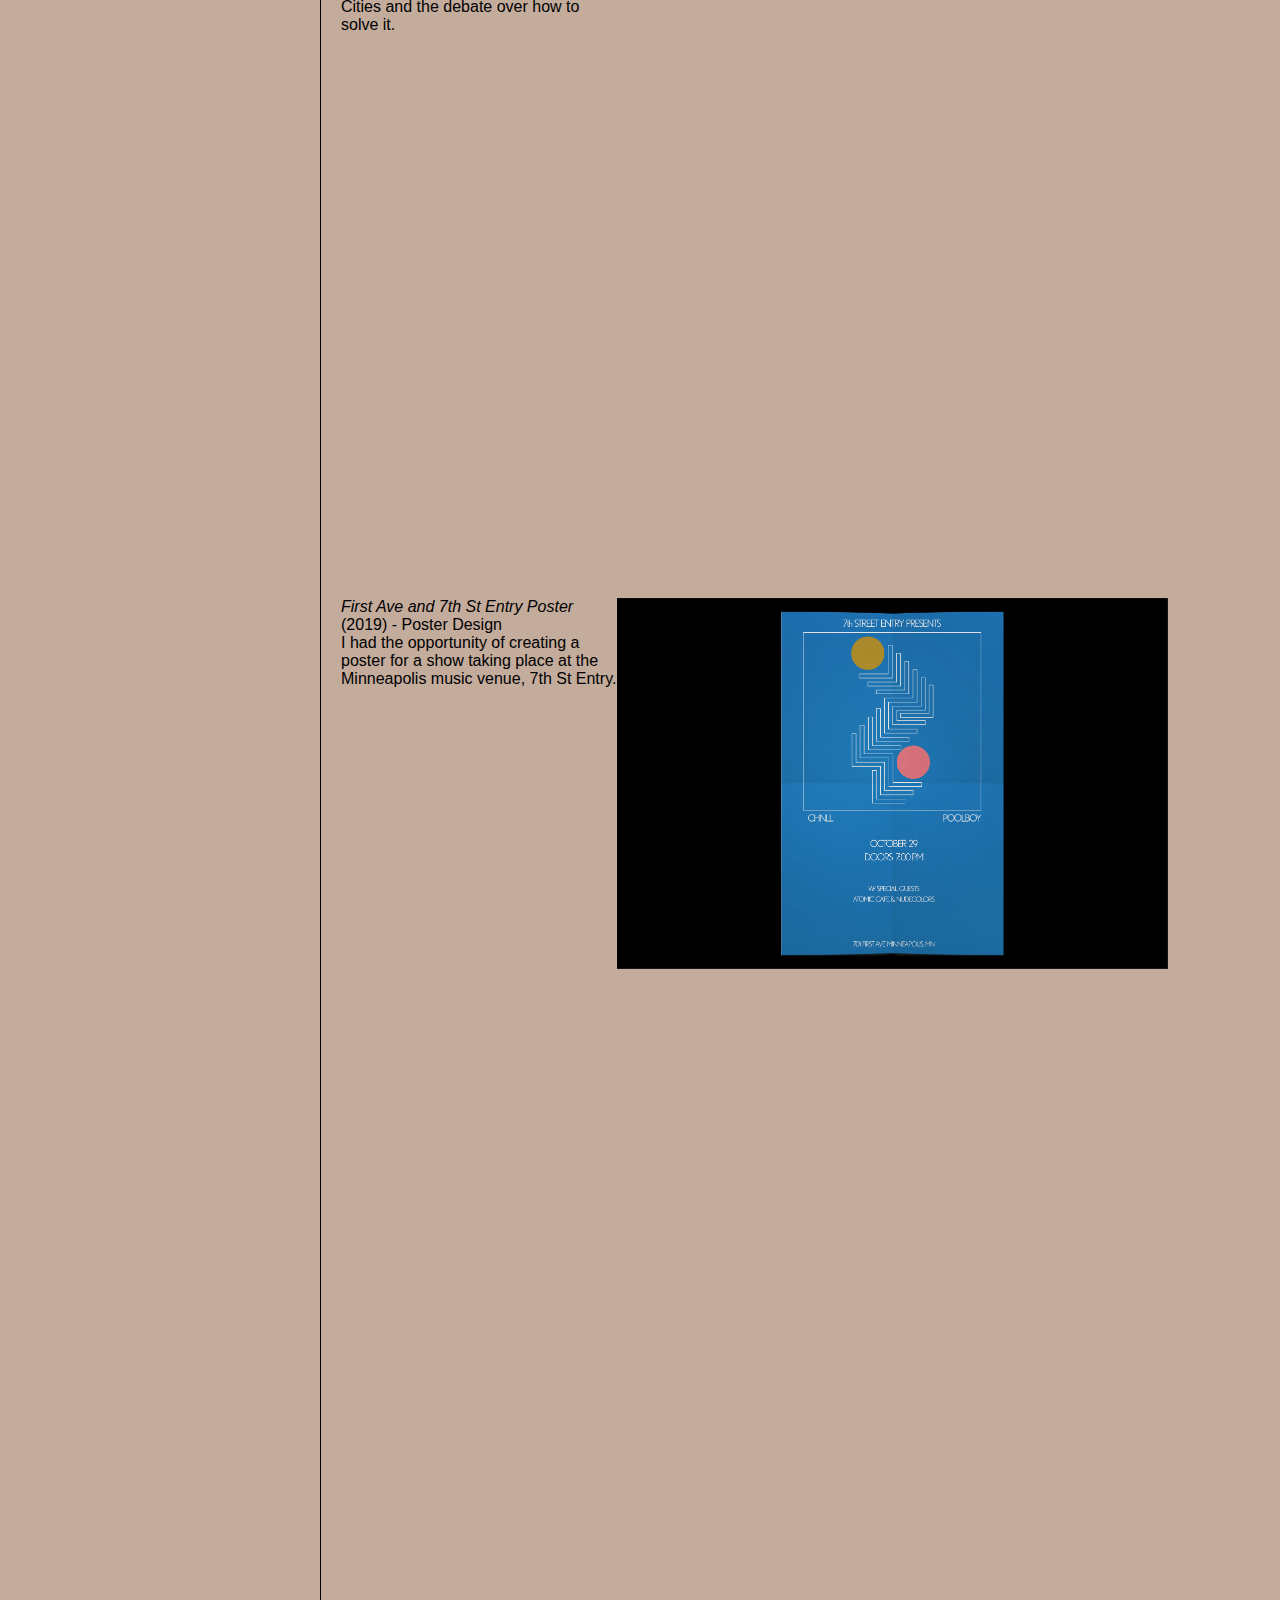
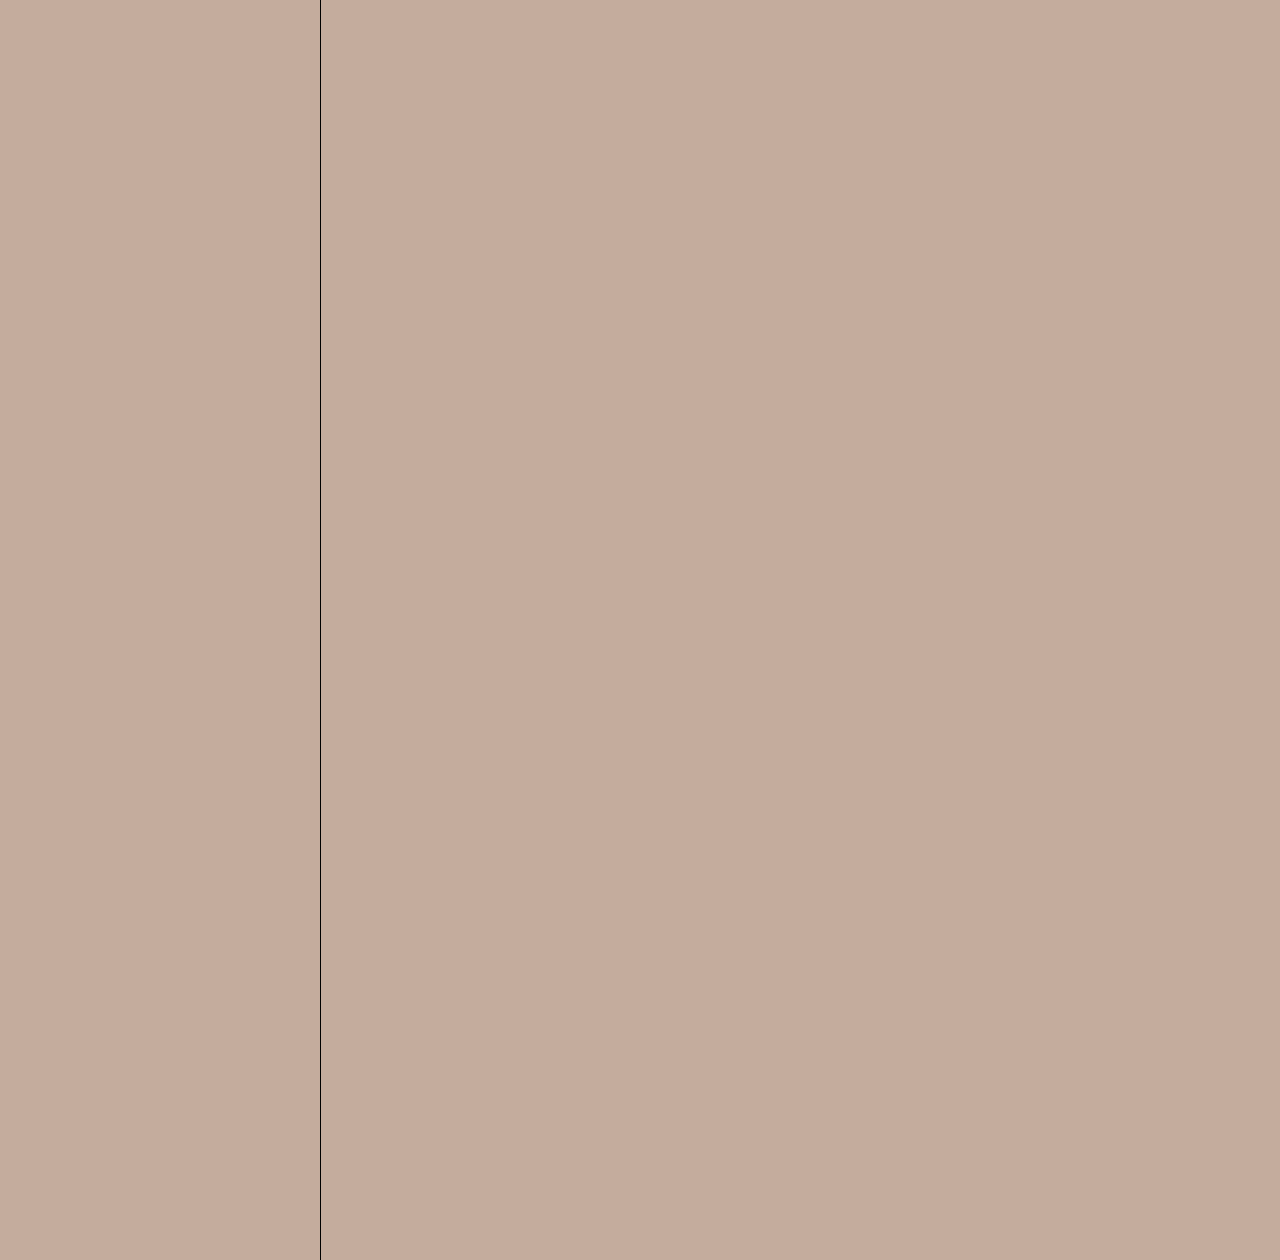
==== commit f4edc6c0: "slidefix" ====
--- a/index.html
+++ b/index.html
@@ -129,8 +129,8 @@
       <span id="slide-6"></span>
       <div class="image-container">
         <img src="surftapescover2 copy.png" class="slide" width="650" height="650" />
-        <img src="surftapes7 copy.png" class="slide" width="650" height="650"/>
-        <img src="surf9 copy.png" class="slide" width="650" height="650" />
+        <img src="surftapes7.png" class="slide" width="650" height="650"/>
+        <img src="surf9.png" class="slide" width="650" height="650" />
       </div>
       <div class="buttons">
         <a href="#slide-4"></a>
--- a/styles.css
+++ b/styles.css
@@ -152,10 +152,10 @@
         height: 650px;
         clear: both;
         position: relative;
-        -webkit-transition: left 2s;
-        -moz-transition: left 2s;
-        -o-transition: left 2s;
-        transition: left 2s;
+        -webkit-transition: left 1s;
+        -moz-transition: left 1s;
+        -o-transition: left 1s;
+        transition: left 1s;
       }
       .slide {
         float: left;
@@ -182,4 +182,13 @@
         width: 10px;
         border-radius: 10px;
         background-color: black;
-      }+      }
+      #slide-4:target ~ .image-container {
+        left: 0px;
+      }
+      #slide-5:target ~ .image-container {
+        left: -650px;
+      }
+      #slide-6:target ~ .image-container {
+        left: -1300px;
+      }
